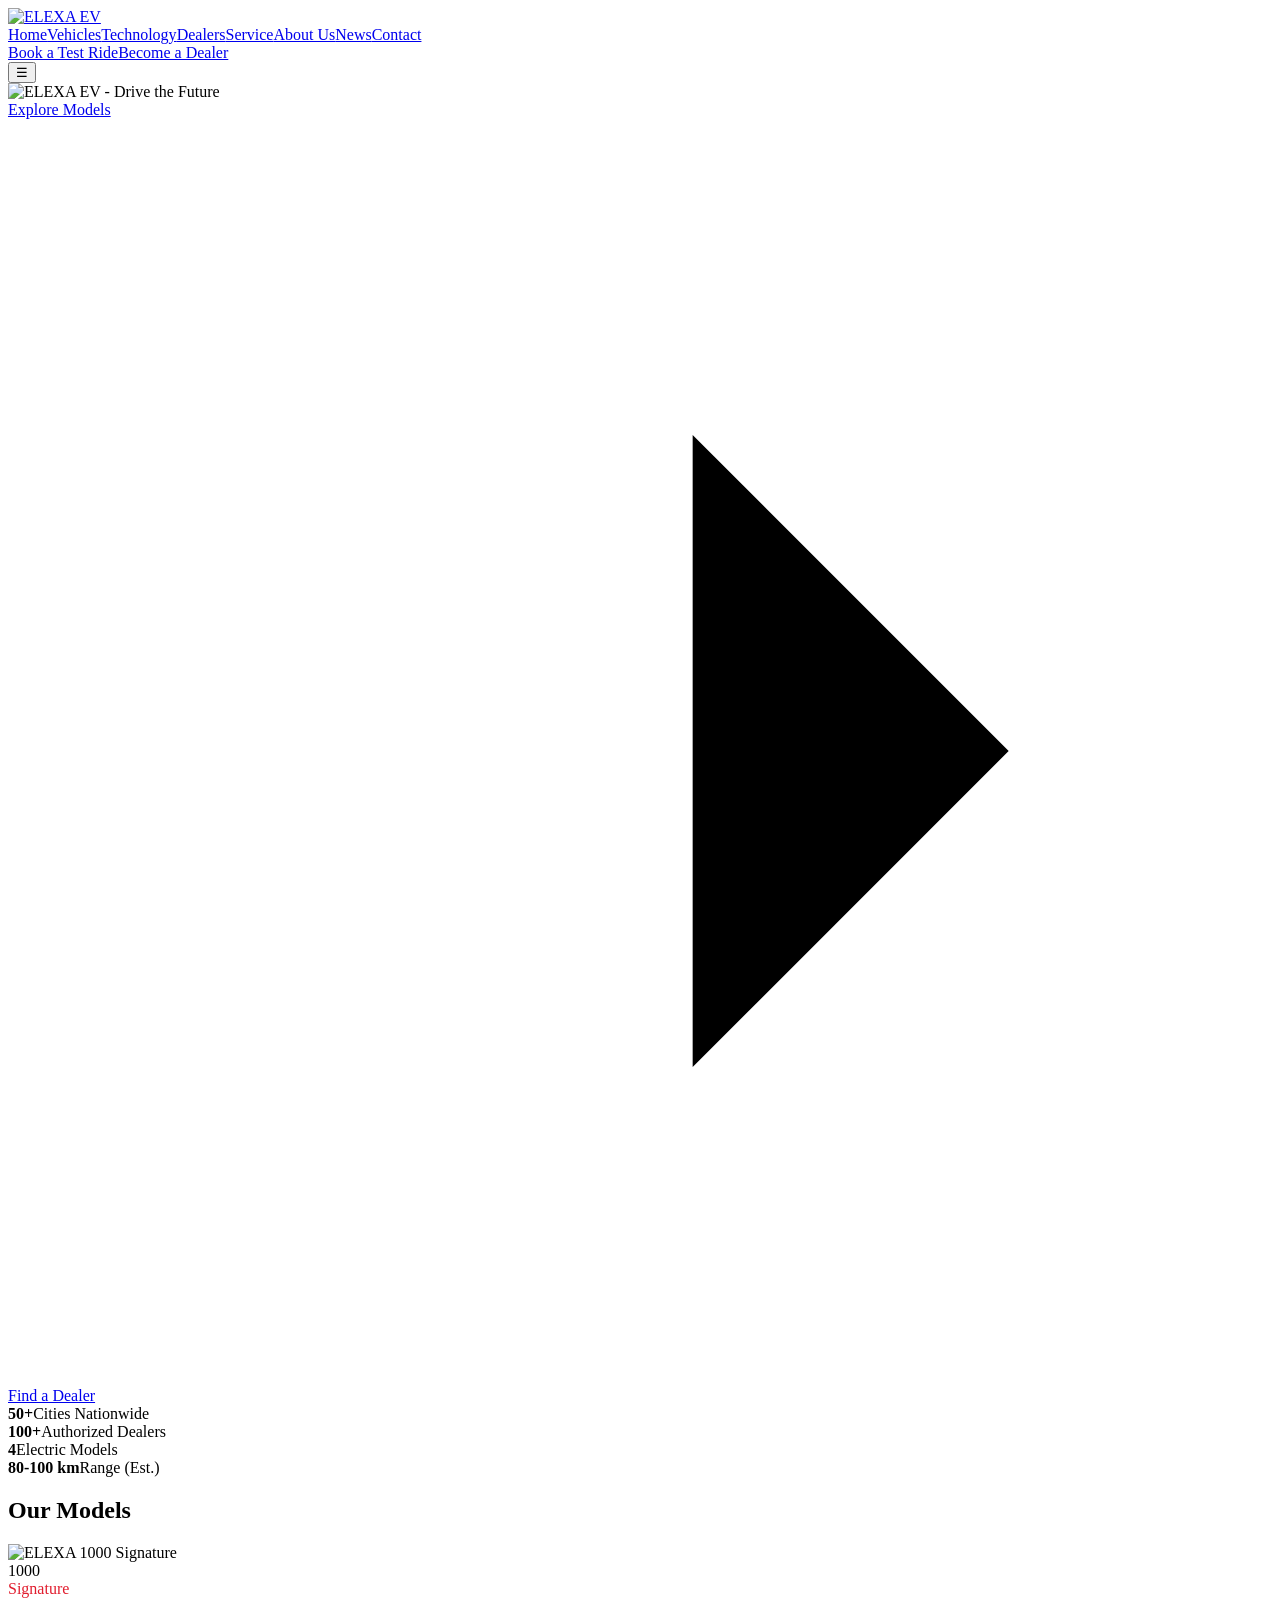
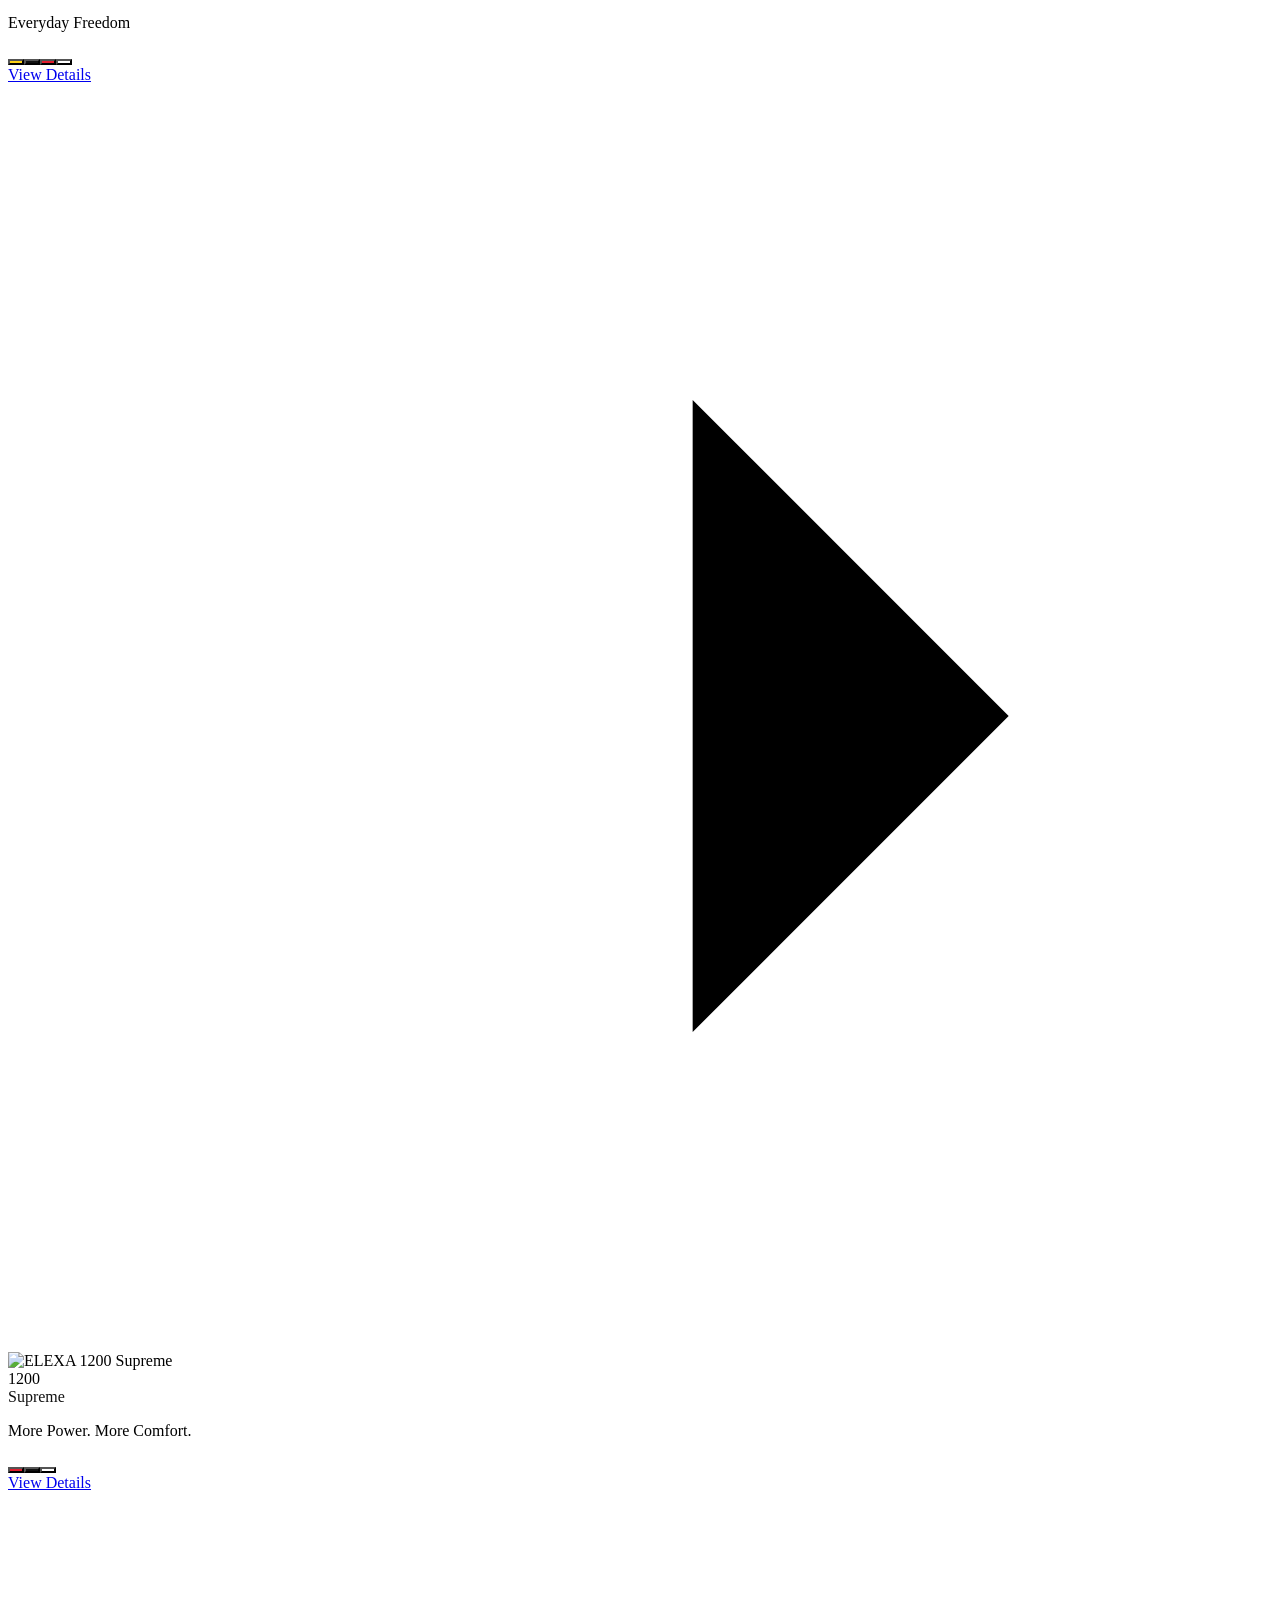
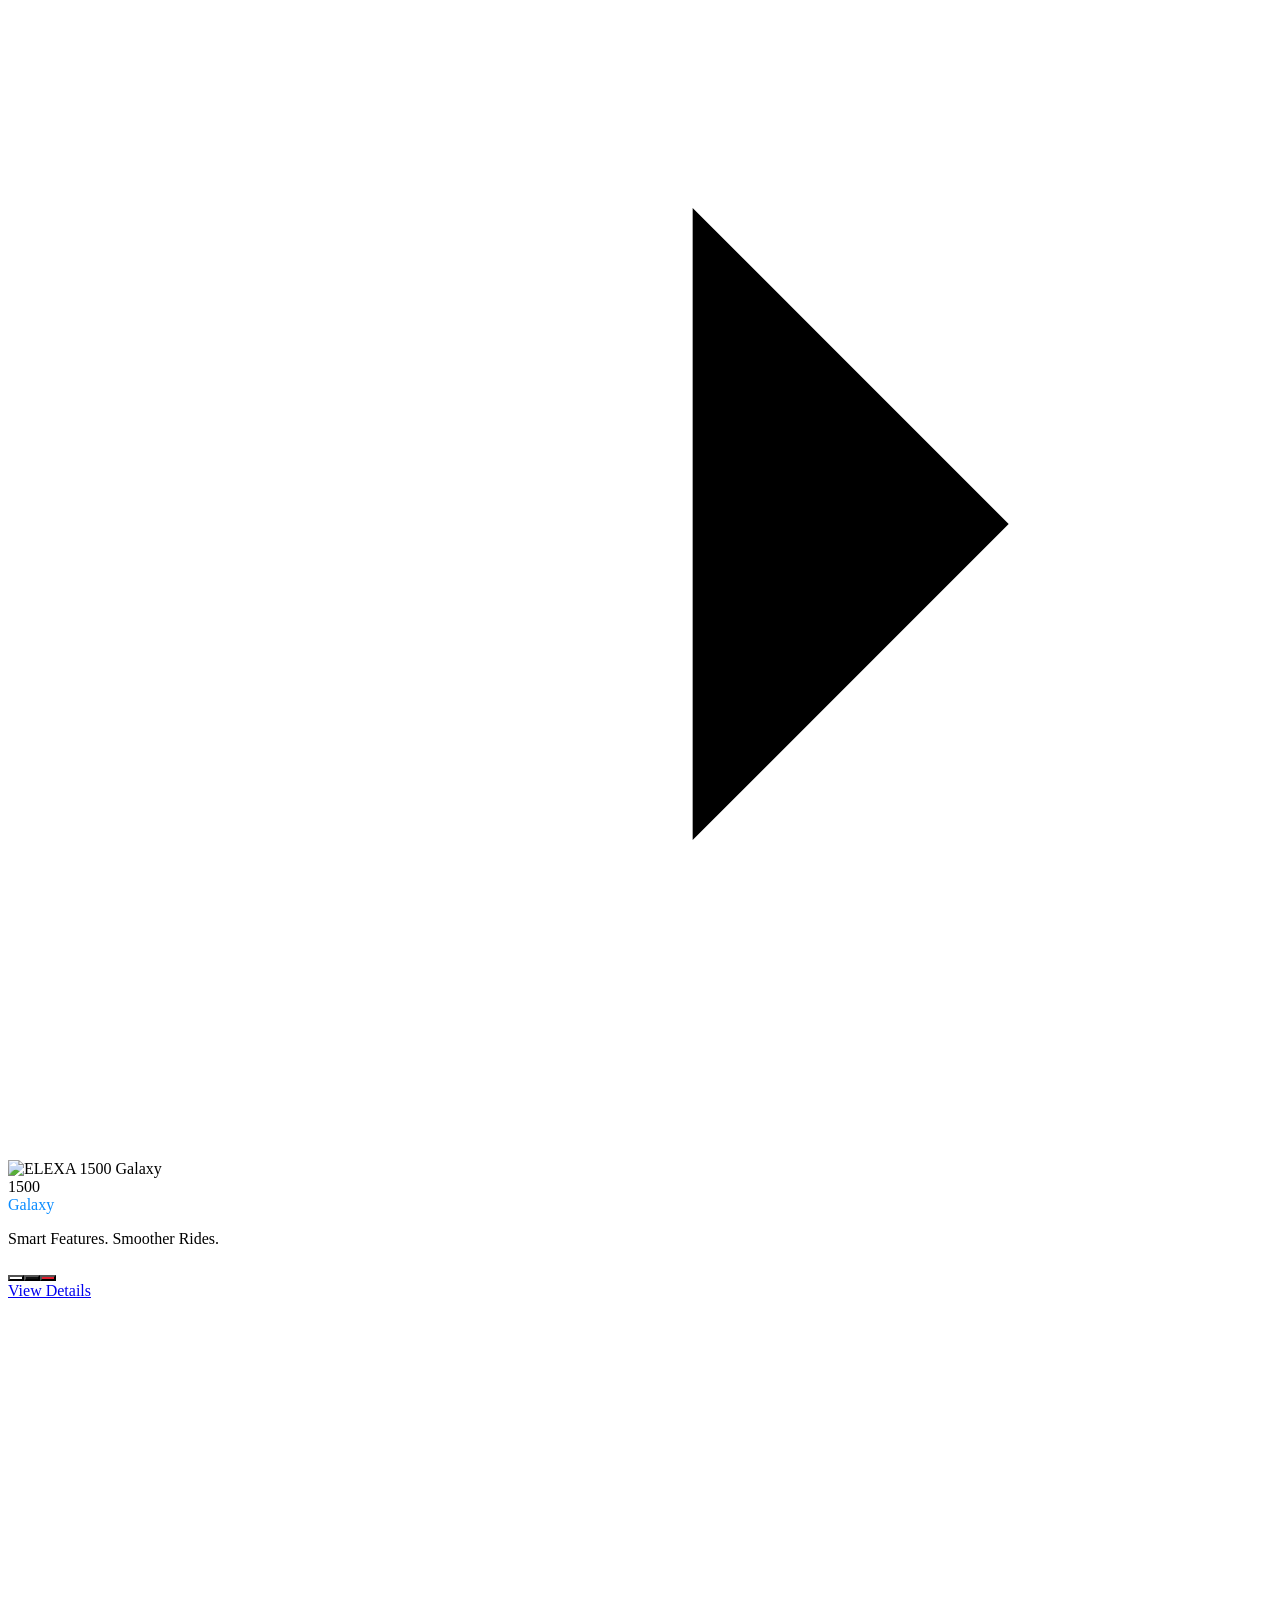
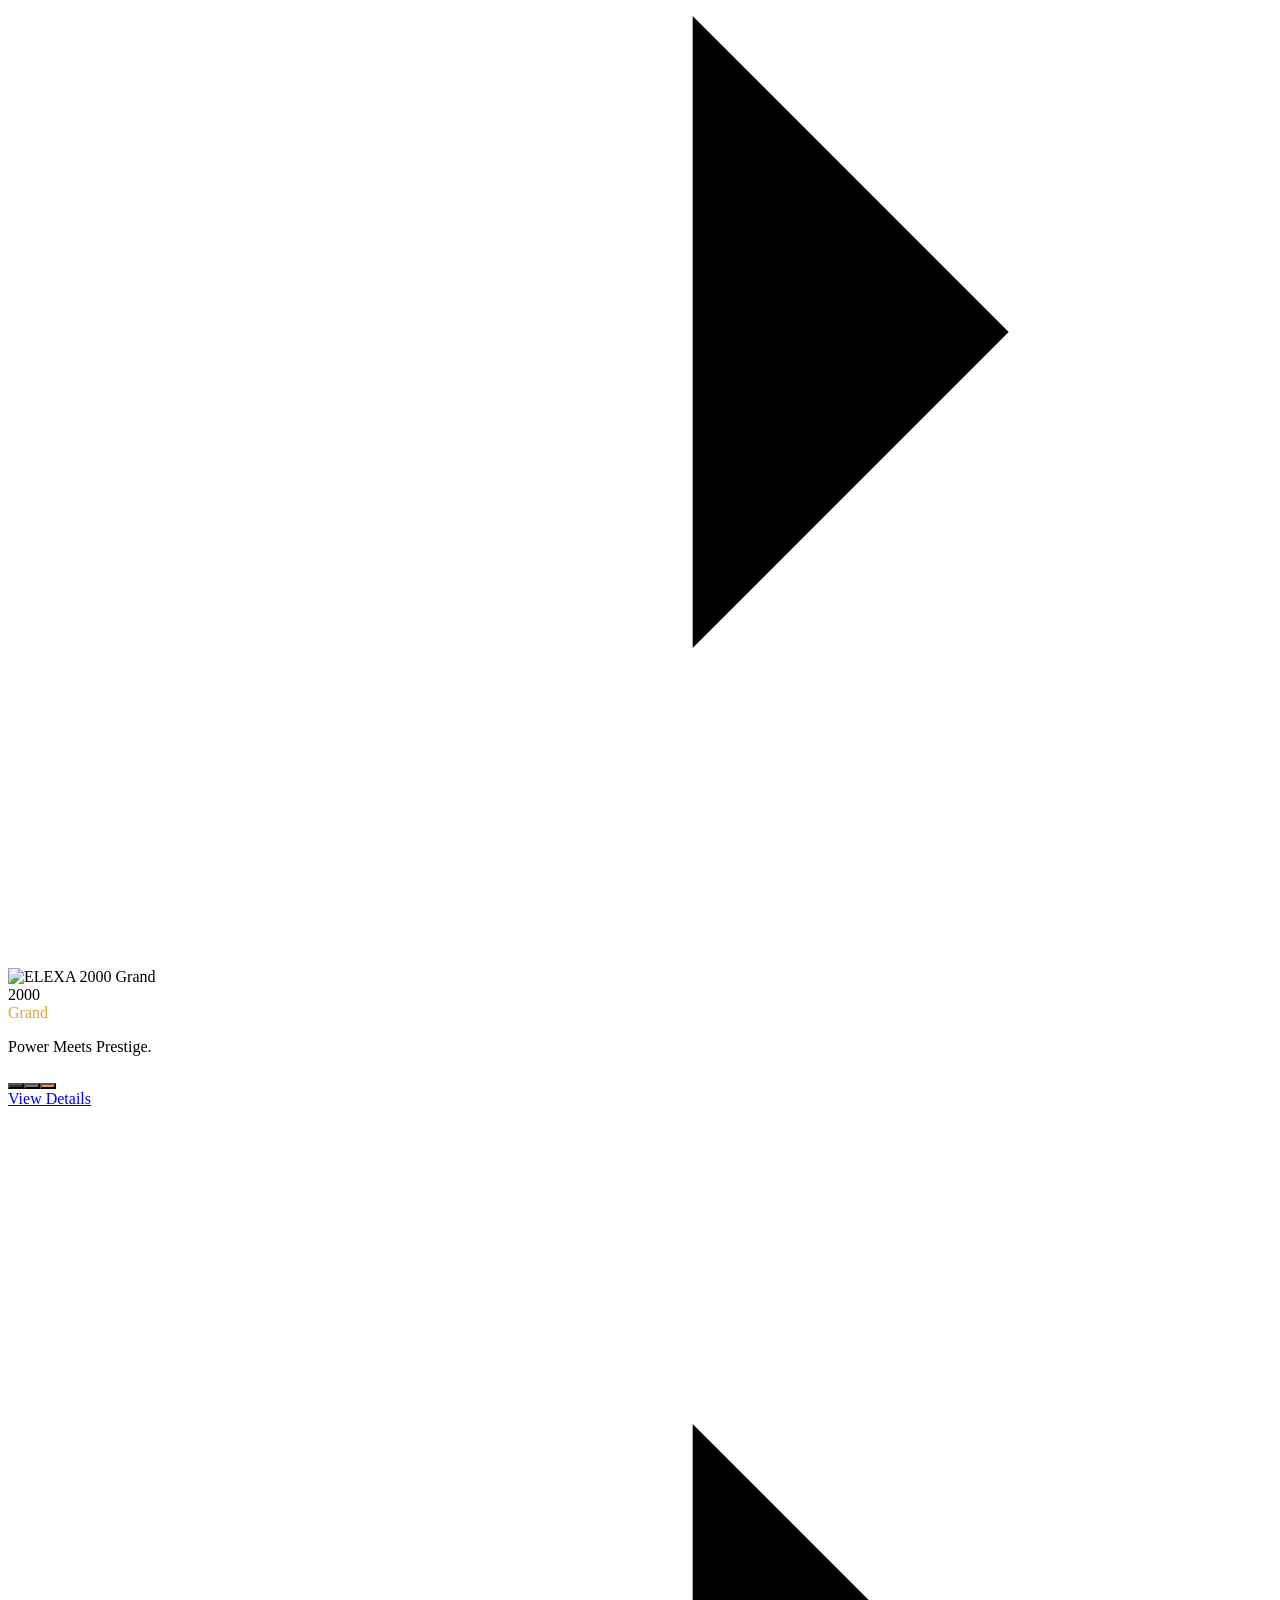
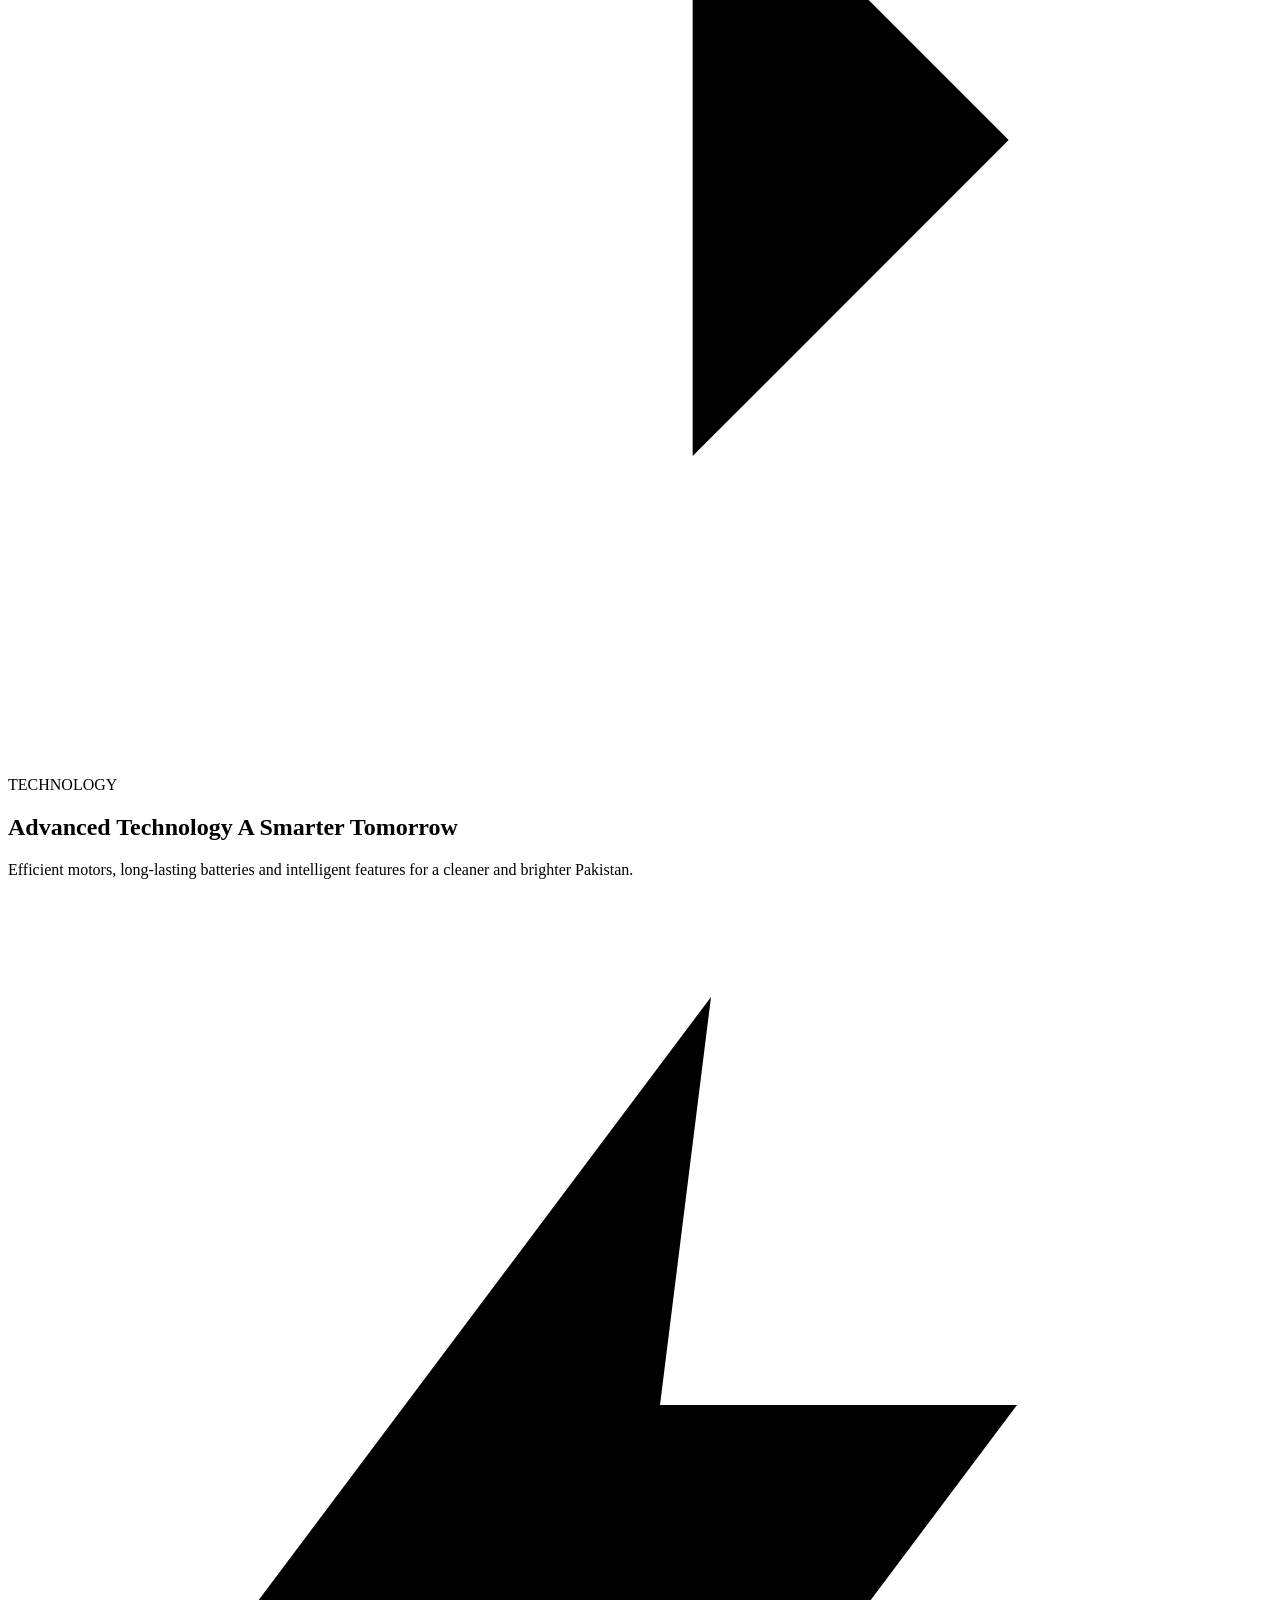
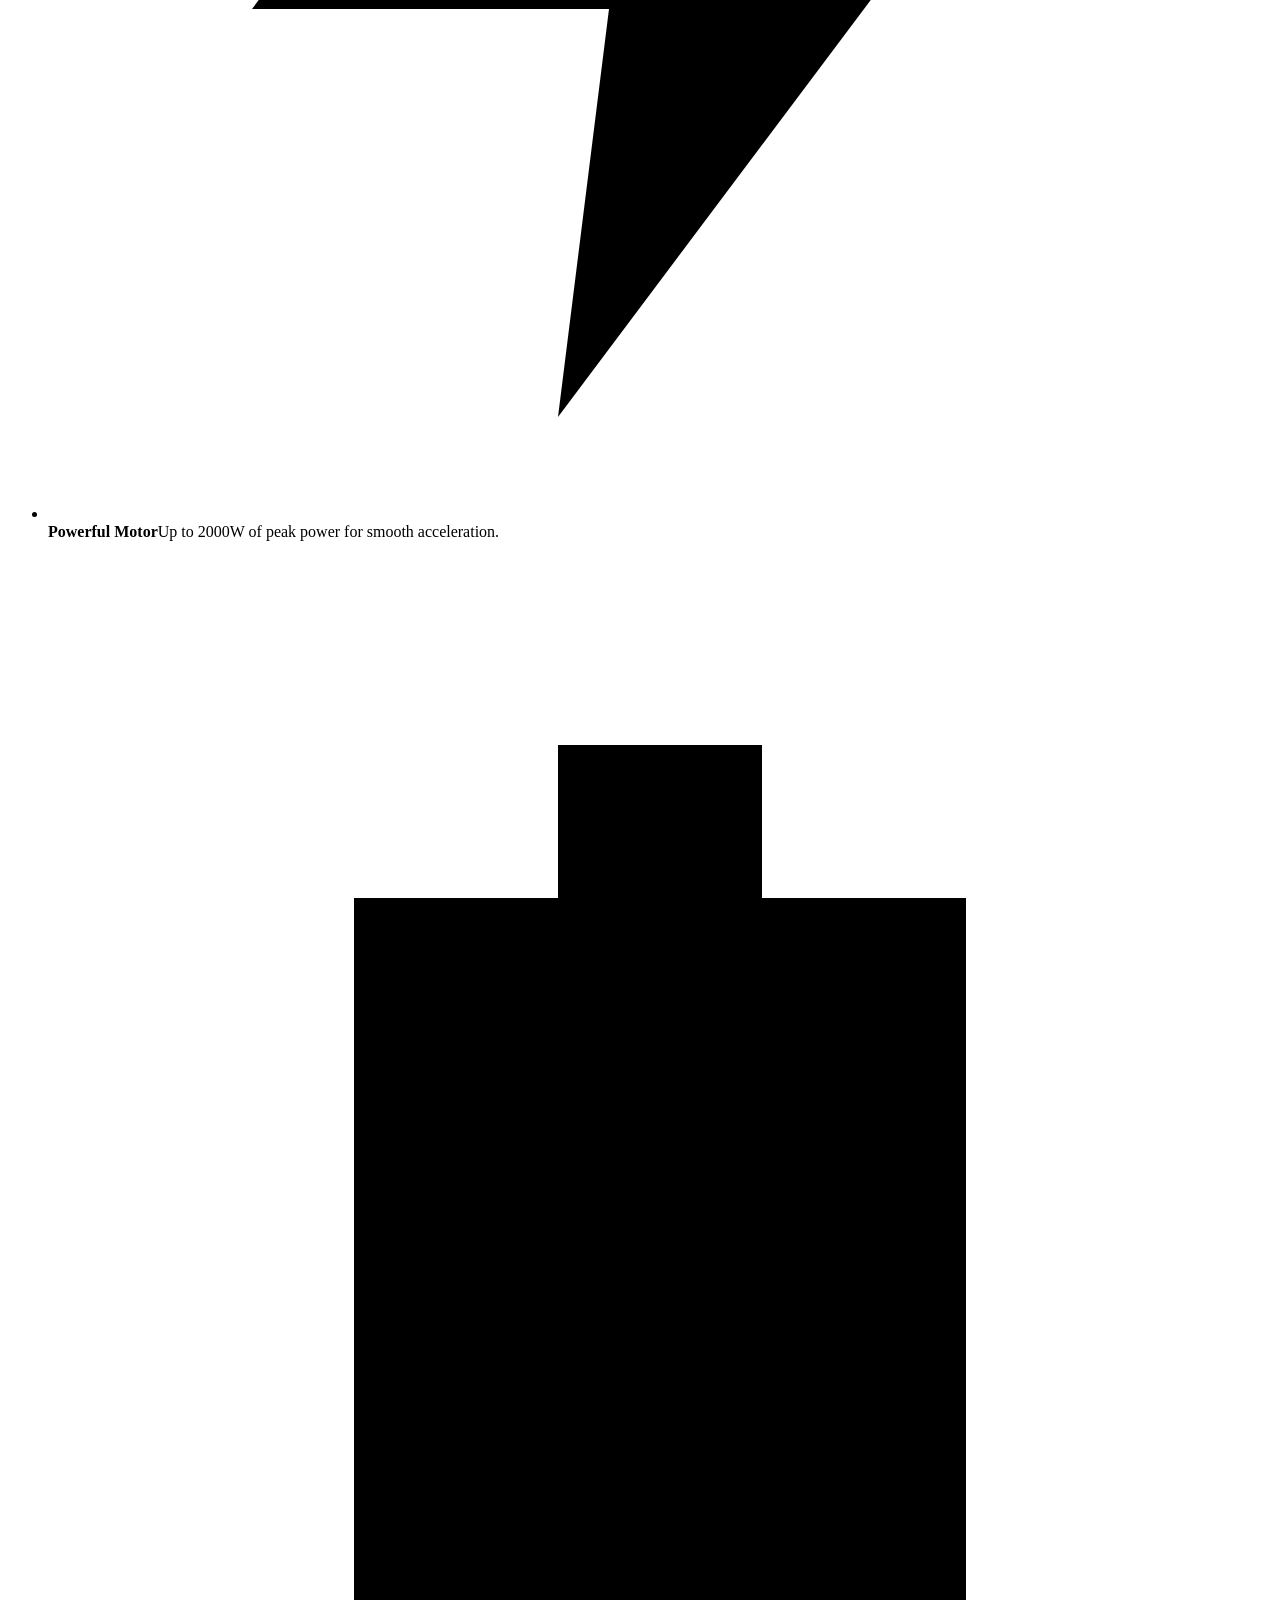
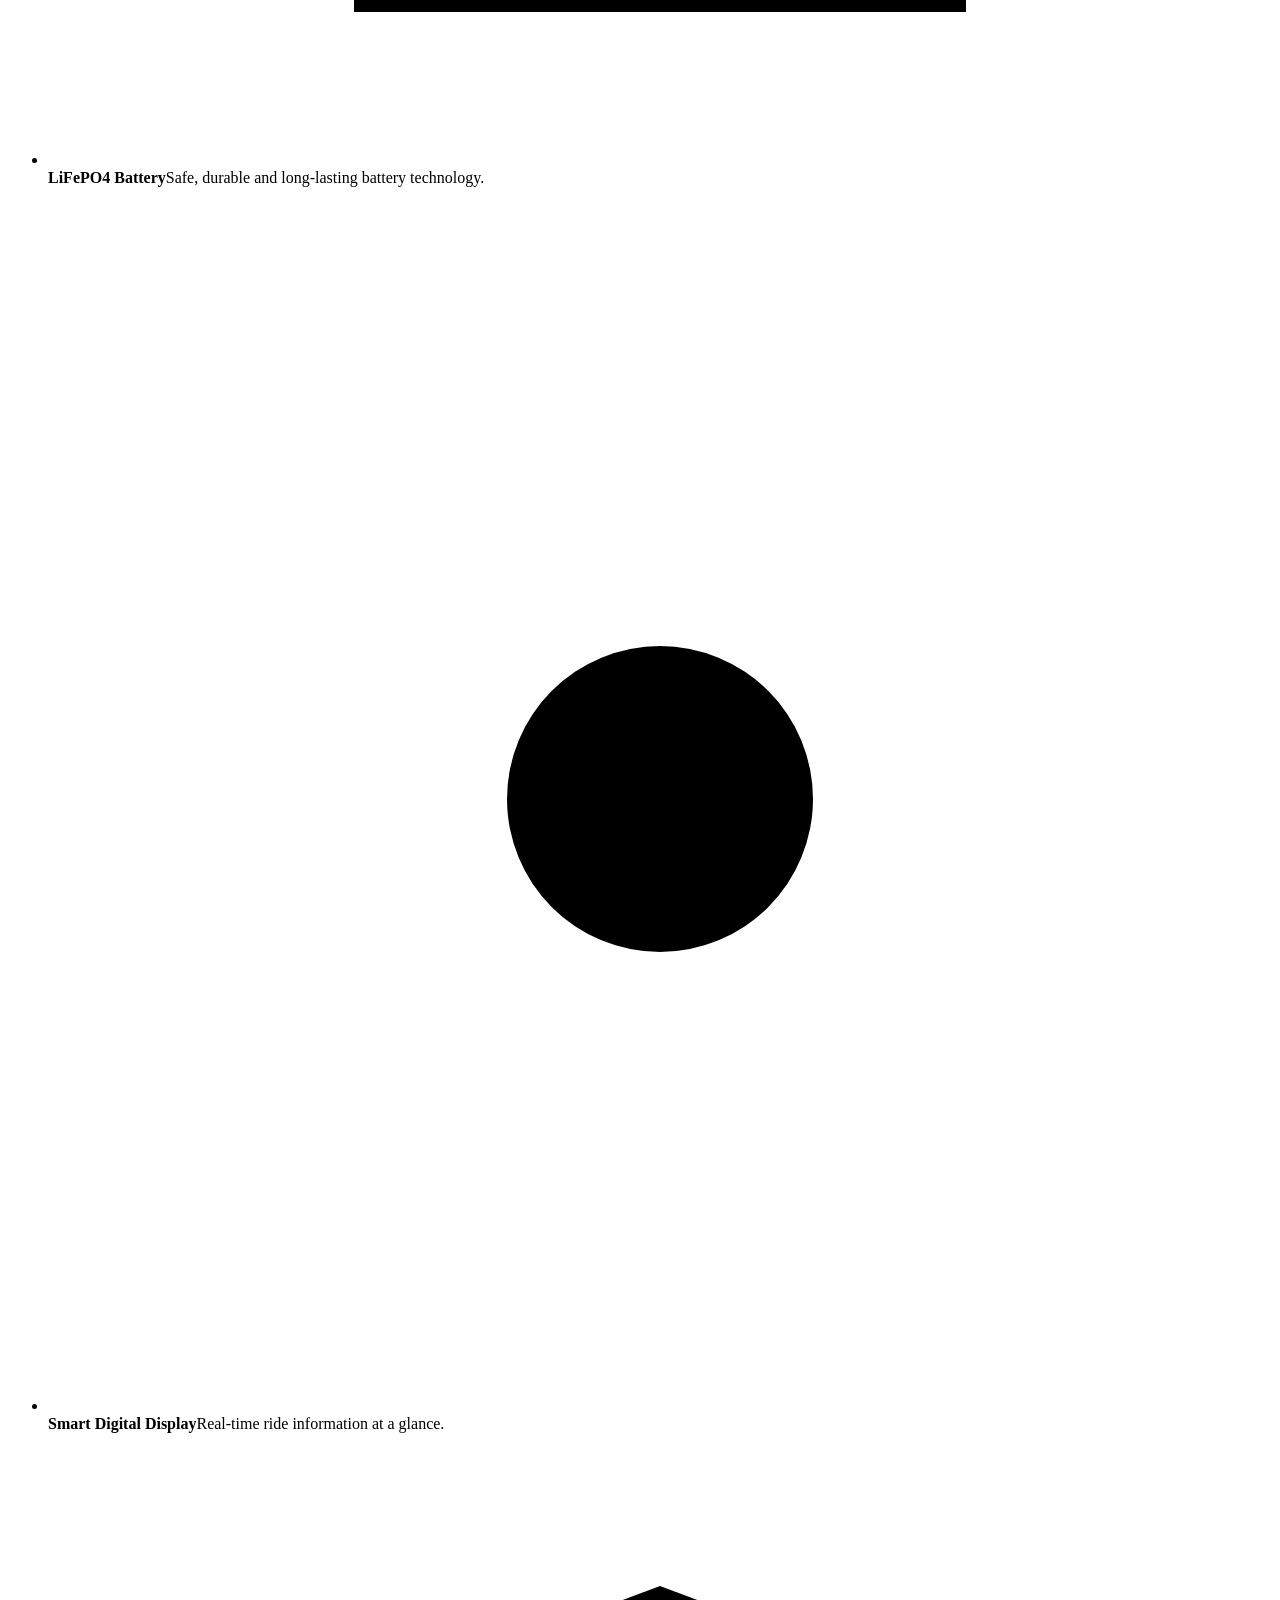
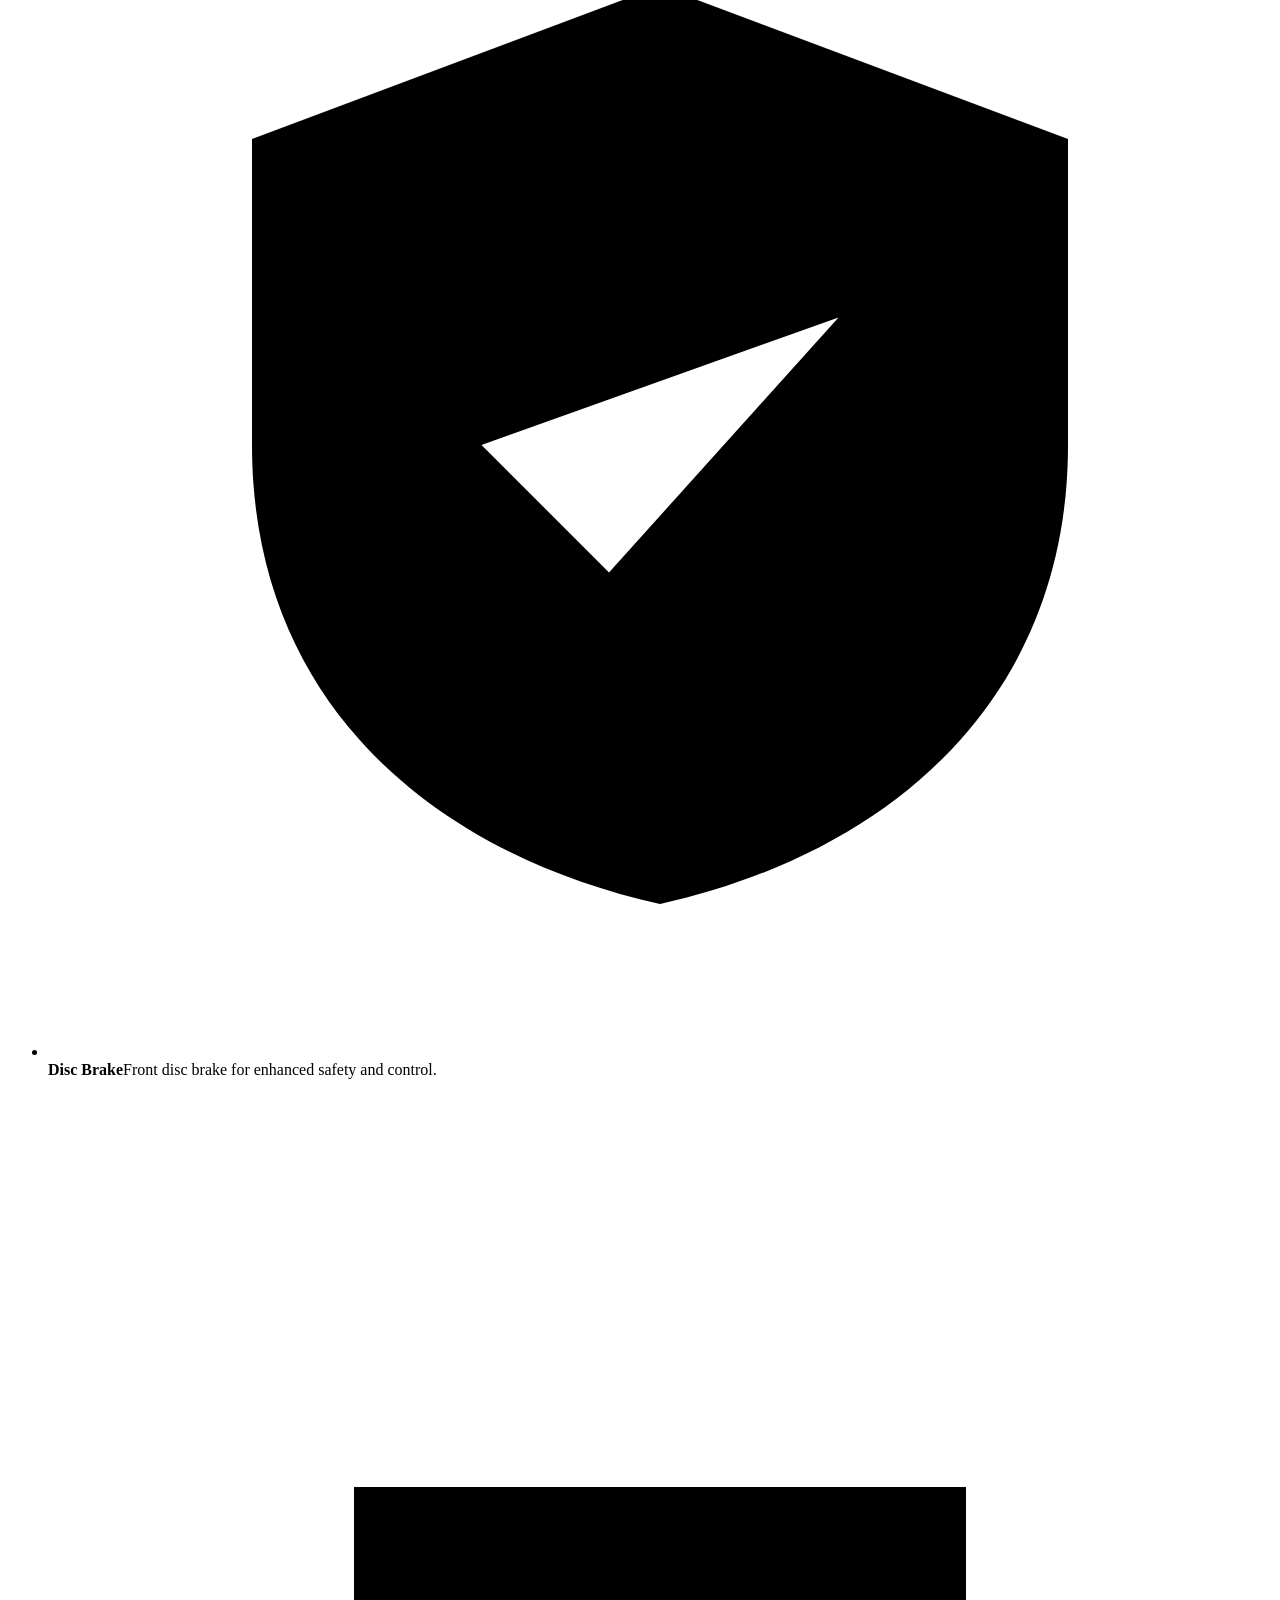
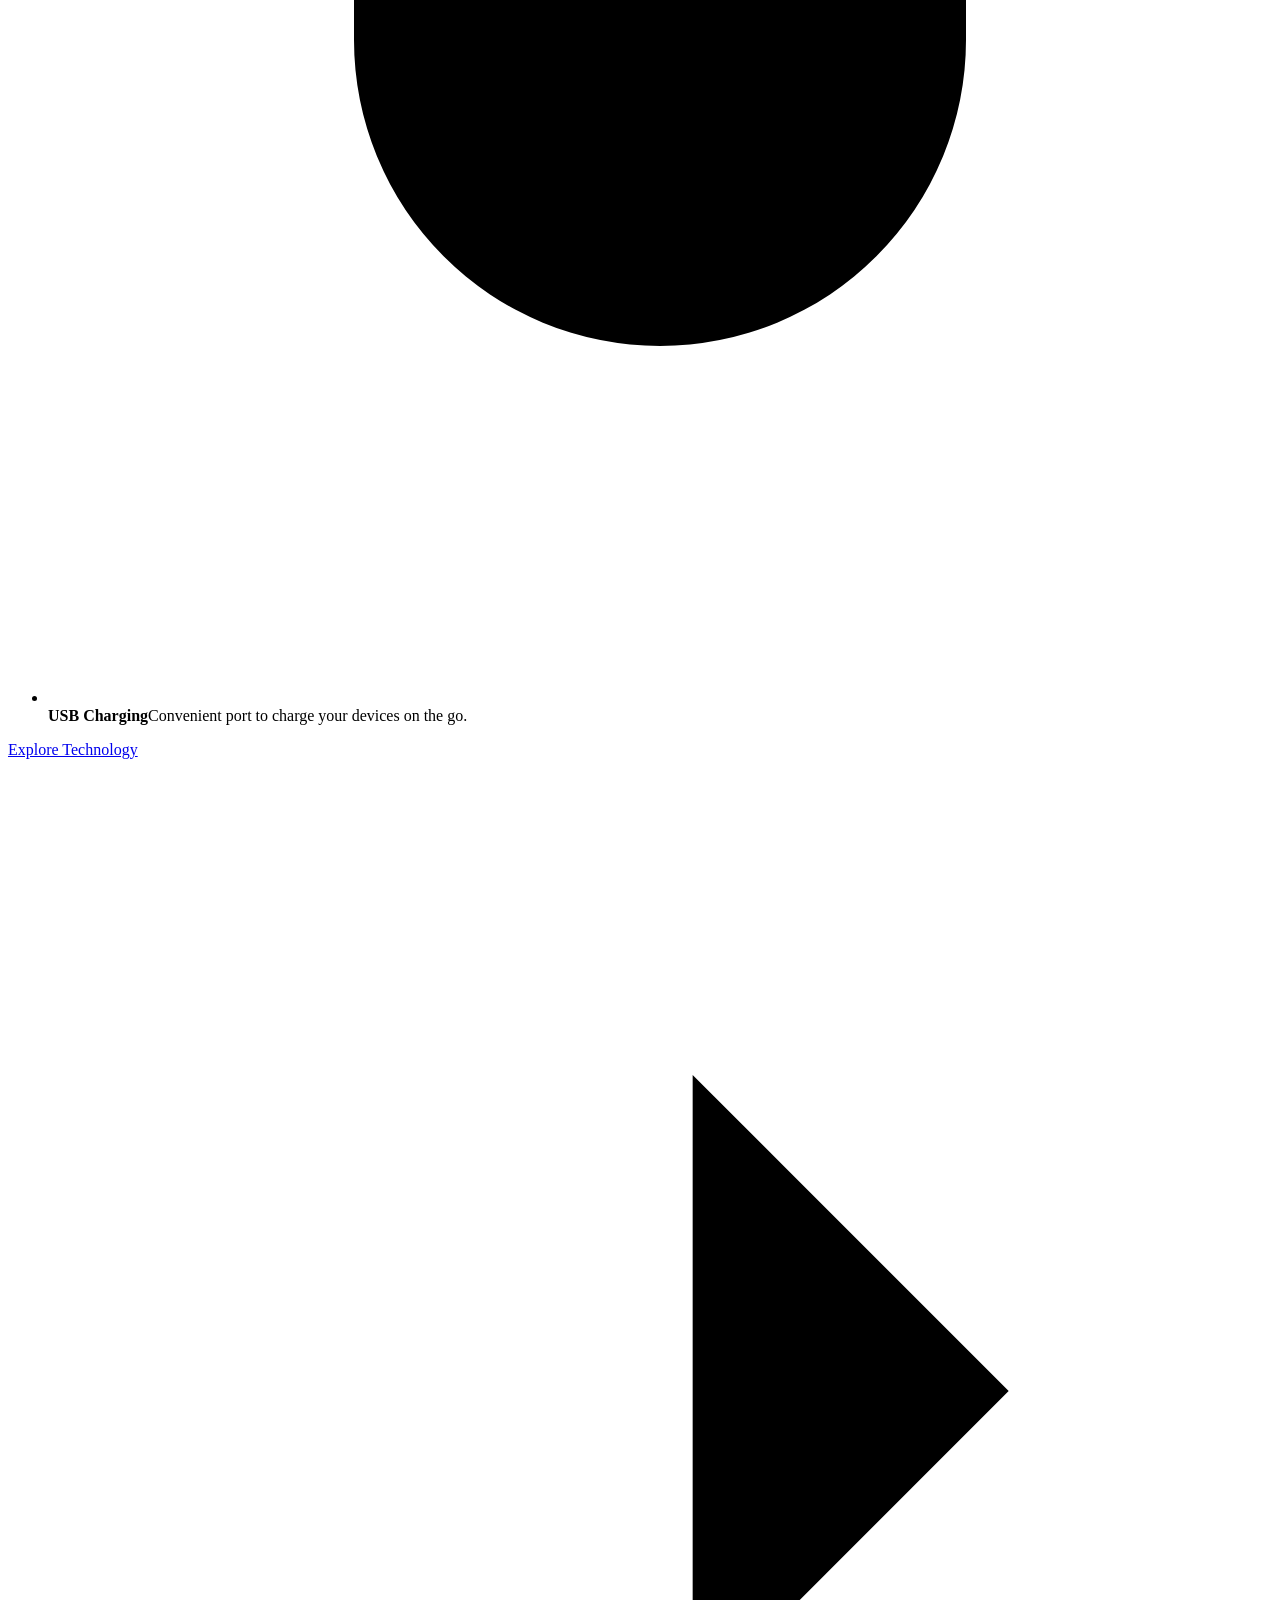
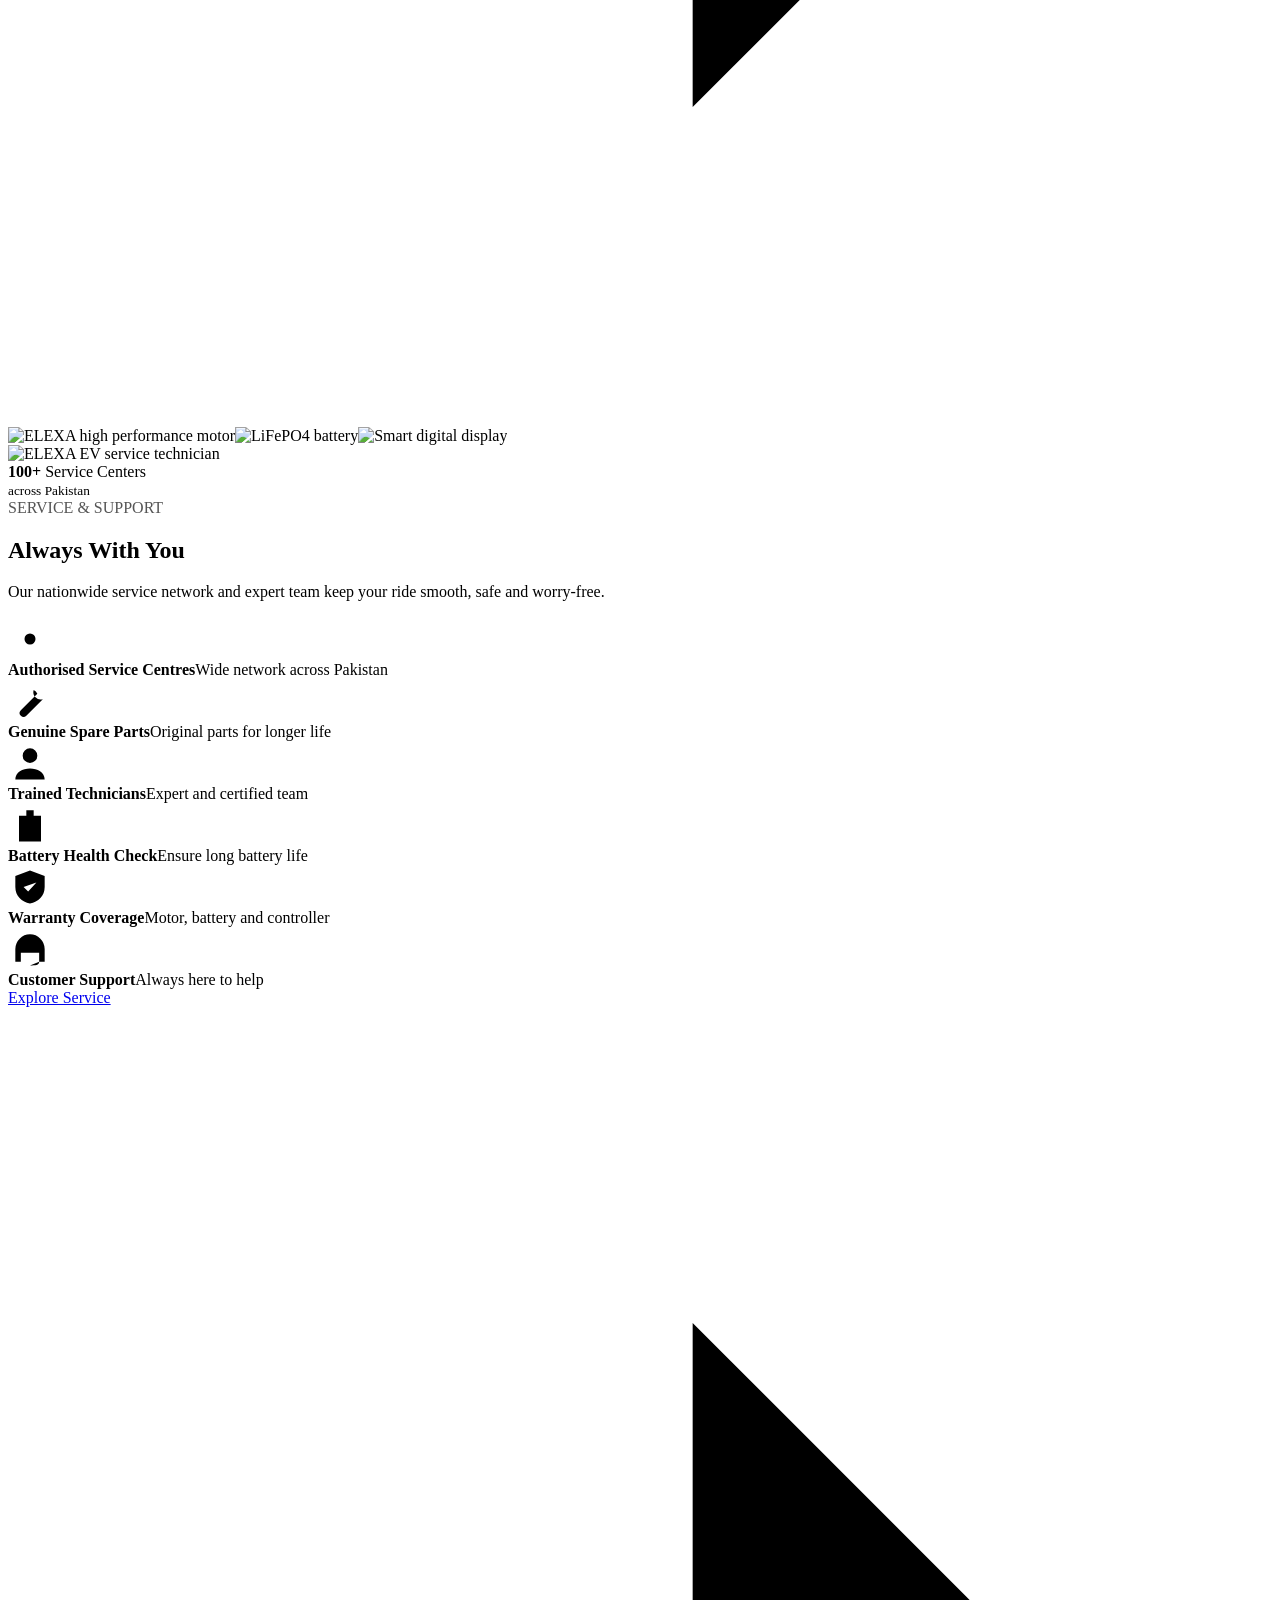
==== index.html @ 74de6cdb "Add files via upload" ====
<!DOCTYPE html><html lang="en"><head><meta charset="utf-8"><meta name="viewport" content="width=device-width,initial-scale=1"><title>Drive the Future | ELEXA EV</title>
<link href="https://fonts.googleapis.com/css2?family=Exo+2:ital,wght@0,600;0,800;1,800&family=Inter:wght@400;500;600&family=Kaushan+Script&display=swap" rel="stylesheet"><link rel="stylesheet" href="css/style.css"></head><body class="home">
<header class="hd"><div class="wrap"><a class="logo" href="index.html"><img src="images/logo.png" alt="ELEXA EV"></a><nav class="nav"><a href="index.html" class=on>Home</a><a href="models.html">Vehicles</a><a href="technology.html">Technology</a><a href="dealers.html">Dealers</a><a href="service.html">Service</a><a href="about.html">About Us</a><a href="news.html">News</a><a href="contact.html">Contact</a></nav><div class="acts"><a class="btn" href="test-ride.html">Book a Test Ride</a><a class="btn w" href="dealers.html#become">Become a Dealer</a></div><button class="tg" aria-label="Menu">&#9776;</button></div></header>
<section class="hero home" style="--ar:1536/486"><img class="bg" src="images/hero_home.jpg" alt="ELEXA EV - Drive the Future"><div class="bt"><a class="btn " href="models.html">Explore Models<svg viewBox="0 0 24 24"><path d="M5 12h14M13 6l6 6-6 6"/></svg></a><a class="btn w" href="dealers.html">Find a Dealer</a></div></section><section class="wrap stats"><div class="card g g4"><div class="stat"><b>50+</b><span>Cities Nationwide</span></div><div class="stat"><b>100+</b><span>Authorized Dealers</span></div><div class="stat"><b>4</b><span>Electric Models</span></div><div class="stat"><b>80-100 km</b><span>Range (Est.)</span></div></div></section><section class="wrap sec"><div class="st"><h2>Our Models</h2></div><div class="g g4"><div class="card mc" data-model><img class="bike" src="images/bike_1000_yellow.webp" alt="ELEXA 1000 Signature"><div class="n">1000</div><span class="sc" style="color:#e11d2e">Signature</span><p>Everyday Freedom</p><div class="dots"><button type="button" class="sw on" data-src="images/bike_1000_yellow.webp" title="Yellow" aria-label="Yellow" style="background:#fcd116"></button><button type="button" class="sw" data-src="images/bike_1000_black.webp" title="Black" aria-label="Black" style="background:#111"></button><button type="button" class="sw" data-src="images/bike_1000_red.webp" title="Red" aria-label="Red" style="background:#e11d2e"></button><button type="button" class="sw" data-src="images/bike_1000_white.webp" title="White" aria-label="White" style="background:#fff"></button></div><a class="btn o" href="signature-1000.html">View Details<svg viewBox="0 0 24 24"><path d="M5 12h14M13 6l6 6-6 6"/></svg></a></div><div class="card mc" data-model><img class="bike" src="images/bike_1200_red.webp" alt="ELEXA 1200 Supreme"><div class="n">1200</div><span class="sc" style="color:#111">Supreme</span><p>More Power. More Comfort.</p><div class="dots"><button type="button" class="sw on" data-src="images/bike_1200_red.webp" title="Red" aria-label="Red" style="background:#e11d2e"></button><button type="button" class="sw" data-src="images/bike_1200_black.webp" title="Black" aria-label="Black" style="background:#111"></button><button type="button" class="sw" data-src="images/bike_1200_white.webp" title="White" aria-label="White" style="background:#fff"></button></div><a class="btn o" href="supreme-1200.html">View Details<svg viewBox="0 0 24 24"><path d="M5 12h14M13 6l6 6-6 6"/></svg></a></div><div class="card mc" data-model><img class="bike" src="images/bike_1500_white.webp" alt="ELEXA 1500 Galaxy"><div class="n">1500</div><span class="sc" style="color:#0a8cff">Galaxy</span><p>Smart Features. Smoother Rides.</p><div class="dots"><button type="button" class="sw on" data-src="images/bike_1500_white.webp" title="White" aria-label="White" style="background:#fff"></button><button type="button" class="sw" data-src="images/bike_1500_black.webp" title="Black" aria-label="Black" style="background:#111"></button><button type="button" class="sw" data-src="images/bike_1500_red.webp" title="Red" aria-label="Red" style="background:#e11d2e"></button></div><a class="btn o" href="galaxy-1500.html">View Details<svg viewBox="0 0 24 24"><path d="M5 12h14M13 6l6 6-6 6"/></svg></a></div><div class="card mc" data-model><img class="bike" src="images/bike_2000_black.webp" alt="ELEXA 2000 Grand"><div class="n">2000</div><span class="sc" style="color:#d9a441">Grand</span><p>Power Meets Prestige.</p><div class="dots"><button type="button" class="sw on" data-src="images/bike_2000_black.webp" title="Black" aria-label="Black" style="background:#333"></button><button type="button" class="sw" data-src="images/bike_2000_gray.webp" title="Gray" aria-label="Gray" style="background:#777"></button><button type="button" class="sw" data-src="images/bike_2000_gold.webp" title="Gold" aria-label="Gold" style="background:#d9a441"></button></div><a class="btn o" href="grand-2000.html">View Details<svg viewBox="0 0 24 24"><path d="M5 12h14M13 6l6 6-6 6"/></svg></a></div></div></section><section class="th"><div class="wrap"><div><div class="kick">TECHNOLOGY</div><h2>Advanced Technology <span>A Smarter Tomorrow</span></h2><p style="margin-top:12px">Efficient motors, long-lasting batteries and intelligent features for a cleaner and brighter Pakistan.</p><ul><li><svg class="i" viewBox="0 0 24 24"><path d="M13 2L4 14h7l-1 8 9-12h-7z"/></svg><div><b>Powerful Motor</b><span>Up to 2000W of peak power for smooth acceleration.</span></div></li><li><svg class="i" viewBox="0 0 24 24"><path d="M6 7h12v14H6zM10 4h4v3h-4zM12 11v6M9 14h6"/></svg><div><b>LiFePO4 Battery</b><span>Safe, durable and long-lasting battery technology.</span></div></li><li><svg class="i" viewBox="0 0 24 24"><path d="M12 15a3 3 0 100-6 3 3 0 000 6zM12 3v3M12 18v3M3 12h3M18 12h3M5.6 5.6l2.1 2.1M16.3 16.3l2.1 2.1M18.4 5.6l-2.1 2.1M7.7 16.3l-2.1 2.1"/></svg><div><b>Smart Digital Display</b><span>Real-time ride information at a glance.</span></div></li><li><svg class="i" viewBox="0 0 24 24"><path d="M12 3l8 3v6c0 5-3.5 8-8 9-4.5-1-8-4-8-9V6zM8.5 12l2.5 2.5 4.5-5"/></svg><div><b>Disc Brake</b><span>Front disc brake for enhanced safety and control.</span></div></li><li><svg class="i" viewBox="0 0 24 24"><path d="M9 3v5M15 3v5M6 8h12v3a6 6 0 01-12 0zM12 17v4"/></svg><div><b>USB Charging</b><span>Convenient port to charge your devices on the go.</span></div></li></ul><a class="btn " href="technology.html">Explore Technology<svg viewBox="0 0 24 24"><path d="M5 12h14M13 6l6 6-6 6"/></svg></a></div><div class="thi"><img src="images/tech_motor.jpg" alt="ELEXA high performance motor"><img src="images/tech_battery.jpg" alt="LiFePO4 battery"><img src="images/g_display.jpg" alt="Smart digital display"></div></div></section><section class="sv sec"><div class="wrap"><div class="svi"><img src="images/svc_mech.jpg" alt="ELEXA EV service technician"><div class="badge"><b>100+</b> Service Centers<br><small>across Pakistan</small></div></div><div><div class="kick" style="color:#555">SERVICE &amp; SUPPORT</div><h2>Always <span>With You</span></h2><p style="margin-top:10px">Our nationwide service network and expert team keep your ride smooth, safe and worry-free.</p><div class="svg6"><div class="svit"><div class="ic" style="margin:0;flex:none;width:44px;height:44px"><svg class="i" viewBox="0 0 24 24"><path d="M12 15a3 3 0 100-6 3 3 0 000 6zM12 3v3M12 18v3M3 12h3M18 12h3M5.6 5.6l2.1 2.1M16.3 16.3l2.1 2.1M18.4 5.6l-2.1 2.1M7.7 16.3l-2.1 2.1"/></svg></div><div><b>Authorised Service Centres</b><span>Wide network across Pakistan</span></div></div><div class="svit"><div class="ic" style="margin:0;flex:none;width:44px;height:44px"><svg class="i" viewBox="0 0 24 24"><path d="M14 6a4 4 0 005 5l-9 9a2.1 2.1 0 01-3-3l9-9a4 4 0 00-2-2z"/></svg></div><div><b>Genuine Spare Parts</b><span>Original parts for longer life</span></div></div><div class="svit"><div class="ic" style="margin:0;flex:none;width:44px;height:44px"><svg class="i" viewBox="0 0 24 24"><path d="M12 12a4 4 0 100-8 4 4 0 000 8zM4 21c0-4 4-6 8-6s8 2 8 6"/></svg></div><div><b>Trained Technicians</b><span>Expert and certified team</span></div></div><div class="svit"><div class="ic" style="margin:0;flex:none;width:44px;height:44px"><svg class="i" viewBox="0 0 24 24"><path d="M6 7h12v14H6zM10 4h4v3h-4zM12 11v6M9 14h6"/></svg></div><div><b>Battery Health Check</b><span>Ensure long battery life</span></div></div><div class="svit"><div class="ic" style="margin:0;flex:none;width:44px;height:44px"><svg class="i" viewBox="0 0 24 24"><path d="M12 3l8 3v6c0 5-3.5 8-8 9-4.5-1-8-4-8-9V6zM8.5 12l2.5 2.5 4.5-5"/></svg></div><div><b>Warranty Coverage</b><span>Motor, battery and controller</span></div></div><div class="svit"><div class="ic" style="margin:0;flex:none;width:44px;height:44px"><svg class="i" viewBox="0 0 24 24"><path d="M4 14v-2a8 8 0 0116 0v2M4 14h3v5H4zM17 14h3v5h-3zM17 19c0 2-2 2-5 2"/></svg></div><div><b>Customer Support</b><span>Always here to help</span></div></div></div><a class="btn " href="service.html">Explore Service<svg viewBox="0 0 24 24"><path d="M5 12h14M13 6l6 6-6 6"/></svg></a></div></div></section><section class="ab sec" style="padding-top:10px"><div class="wrap"><div><div class="kick" style="color:#555">ABOUT ELEXA</div><h2>Cleaner Pakistan <span>Brighter Tomorrow</span></h2><p style="margin-top:10px">ELEXA EV was founded with a simple belief &mdash; a cleaner environment and smarter transportation can build a brighter Pakistan. We bring advanced electric mobility solutions that are reliable, affordable and designed for Pakistani roads.</p><div class="abp"><div class="svit"><div class="ic" style="margin:0;flex:none;width:44px;height:44px"><svg class="i" viewBox="0 0 24 24"><path d="M5 19c0-9 5-14 14-14 0 9-5 14-14 14zM5 19c3-4 6-7 9-9"/></svg></div><div><b>Our Vision</b><span>A cleaner and greener Pakistan.</span></div></div><div class="svit"><div class="ic" style="margin:0;flex:none;width:44px;height:44px"><svg class="i" viewBox="0 0 24 24"><path d="M12 21a9 9 0 100-18 9 9 0 000 18zM12 16a4 4 0 100-8 4 4 0 000 8z"/></svg></div><div><b>Our Mission</b><span>Electric mobility accessible to everyone.</span></div></div><div class="svit"><div class="ic" style="margin:0;flex:none;width:44px;height:44px"><svg class="i" viewBox="0 0 24 24"><path d="M12 15a3 3 0 100-6 3 3 0 000 6zM12 3v3M12 18v3M3 12h3M18 12h3M5.6 5.6l2.1 2.1M16.3 16.3l2.1 2.1M18.4 5.6l-2.1 2.1M7.7 16.3l-2.1 2.1"/></svg></div><div><b>Our Values</b><span>Innovation, quality and customer satisfaction.</span></div></div><div class="svit"><div class="ic" style="margin:0;flex:none;width:44px;height:44px"><svg class="i" viewBox="0 0 24 24"><path d="M9 11a3 3 0 100-6 3 3 0 000 6zM3 20c0-3 3-5 6-5s6 2 6 5M17 11a2.5 2.5 0 100-5M18 15c2 .5 3 2 3 5"/></svg></div><div><b>Our Commitment</b><span>Positive change through sustainable mobility.</span></div></div></div><a class="btn " href="about.html">Learn More About Us<svg viewBox="0 0 24 24"><path d="M5 12h14M13 6l6 6-6 6"/></svg></a></div><div class="abi"><img src="images/about_store.jpg" alt="ELEXA EV showroom"></div></div></section><section class="wrap sec"><div class="sub"><div><h2>Join Us in Building <span>a Cleaner Pakistan</span></h2><p>Be a part of the electric revolution with ELEXA EV.</p></div><div class="bt"><a class="btn " href="test-ride.html">Book a Test Ride<svg viewBox="0 0 24 24"><path d="M5 12h14M13 6l6 6-6 6"/></svg></a><a class="btn w" href="dealers.html#become">Become a Dealer</a></div></div></section>
<footer class="ft2"><div class="wrap"><div><a class="logo logo-f" href="index.html"><img src="images/logo.png" alt="ELEXA EV"></a><p style="margin-top:8px">Drive the Future. A cleaner, smarter and brighter Pakistan.</p></div><div><a href="index.html">Home</a><a href="models.html">Vehicles</a><a href="technology.html">Technology</a><a href="dealers.html">Dealers</a><a href="service.html">Service</a><a href="about.html">About Us</a><a href="news.html">News</a><a href="contact.html">Contact</a></div><p>&copy; 2026 ELEXA EV. All rights reserved.</p></div></footer><script src="js/main.js"></script></body></html>
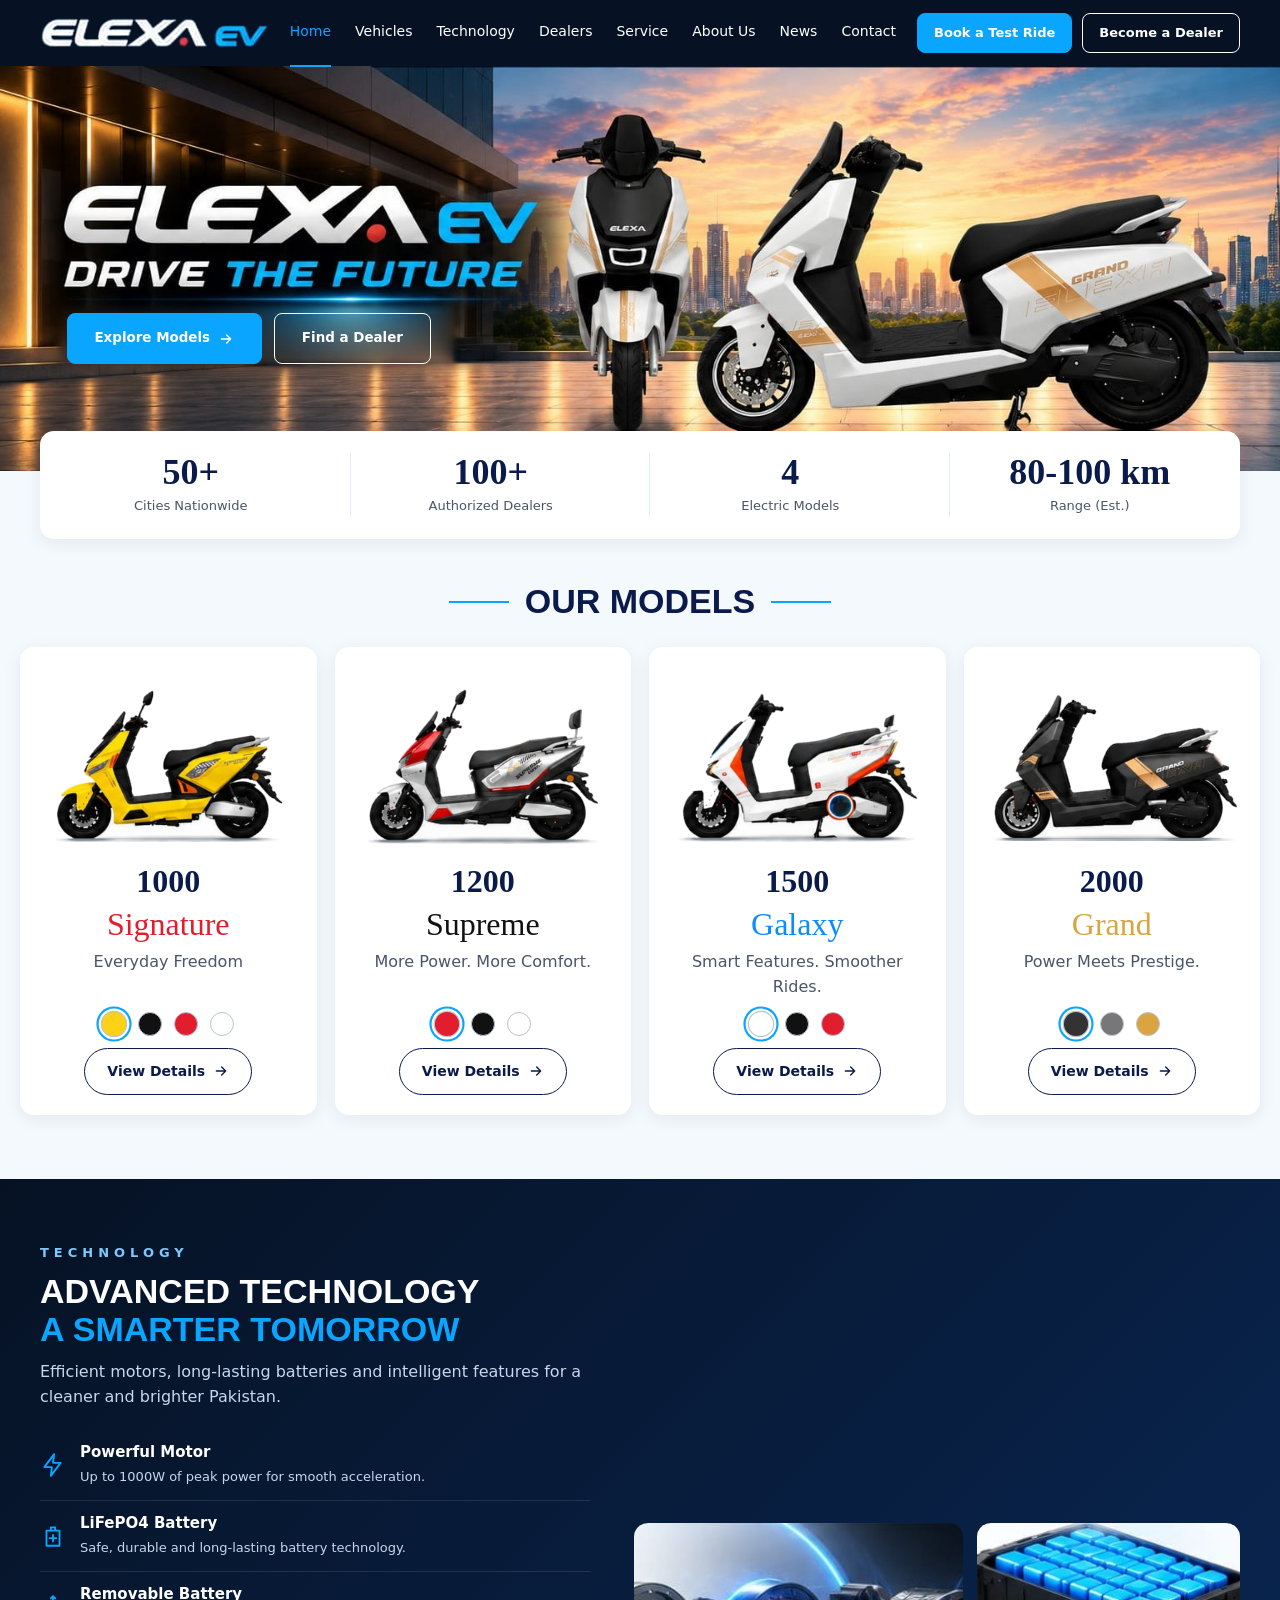
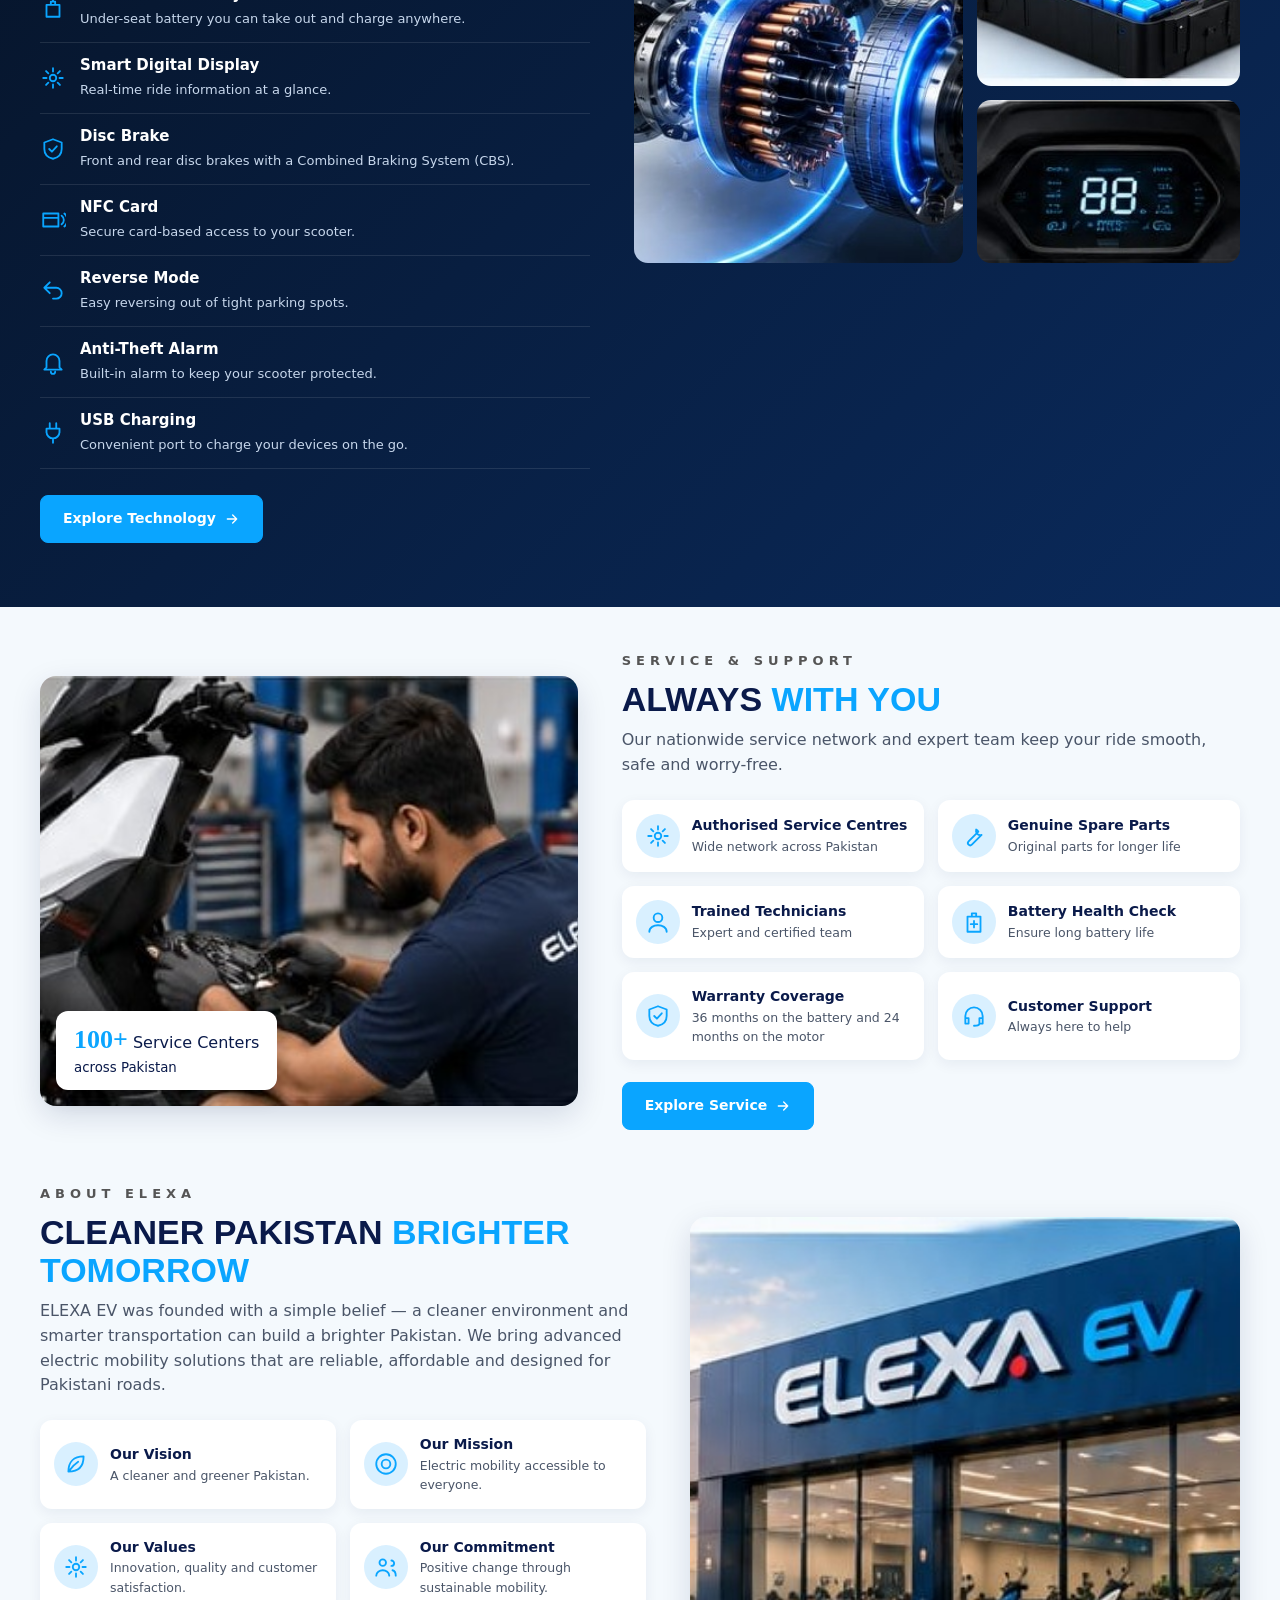
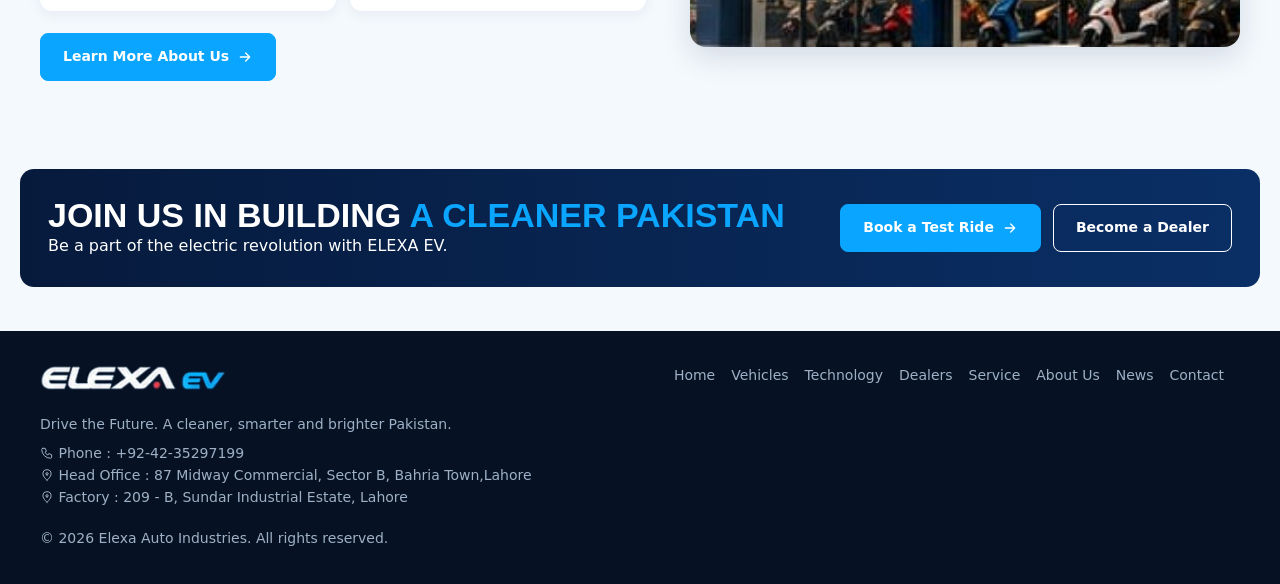
==== commit fa6ef8a2: "Add files via upload" ====
--- a/index.html
+++ b/index.html
@@ -1,5 +1,577 @@
-<!DOCTYPE html><html lang="en"><head><meta charset="utf-8"><meta name="viewport" content="width=device-width,initial-scale=1"><title>Drive the Future | ELEXA EV</title>
-<link href="https://fonts.googleapis.com/css2?family=Exo+2:ital,wght@0,600;0,800;1,800&family=Inter:wght@400;500;600&family=Kaushan+Script&display=swap" rel="stylesheet"><link rel="stylesheet" href="css/style.css"></head><body class="home">
-<header class="hd"><div class="wrap"><a class="logo" href="index.html"><img src="images/logo.png" alt="ELEXA EV"></a><nav class="nav"><a href="index.html" class=on>Home</a><a href="models.html">Vehicles</a><a href="technology.html">Technology</a><a href="dealers.html">Dealers</a><a href="service.html">Service</a><a href="about.html">About Us</a><a href="news.html">News</a><a href="contact.html">Contact</a></nav><div class="acts"><a class="btn" href="test-ride.html">Book a Test Ride</a><a class="btn w" href="dealers.html#become">Become a Dealer</a></div><button class="tg" aria-label="Menu">&#9776;</button></div></header>
-<section class="hero home" style="--ar:1536/486"><img class="bg" src="images/hero_home.jpg" alt="ELEXA EV - Drive the Future"><div class="bt"><a class="btn " href="models.html">Explore Models<svg viewBox="0 0 24 24"><path d="M5 12h14M13 6l6 6-6 6"/></svg></a><a class="btn w" href="dealers.html">Find a Dealer</a></div></section><section class="wrap stats"><div class="card g g4"><div class="stat"><b>50+</b><span>Cities Nationwide</span></div><div class="stat"><b>100+</b><span>Authorized Dealers</span></div><div class="stat"><b>4</b><span>Electric Models</span></div><div class="stat"><b>80-100 km</b><span>Range (Est.)</span></div></div></section><section class="wrap sec"><div class="st"><h2>Our Models</h2></div><div class="g g4"><div class="card mc" data-model><img class="bike" src="images/bike_1000_yellow.webp" alt="ELEXA 1000 Signature"><div class="n">1000</div><span class="sc" style="color:#e11d2e">Signature</span><p>Everyday Freedom</p><div class="dots"><button type="button" class="sw on" data-src="images/bike_1000_yellow.webp" title="Yellow" aria-label="Yellow" style="background:#fcd116"></button><button type="button" class="sw" data-src="images/bike_1000_black.webp" title="Black" aria-label="Black" style="background:#111"></button><button type="button" class="sw" data-src="images/bike_1000_red.webp" title="Red" aria-label="Red" style="background:#e11d2e"></button><button type="button" class="sw" data-src="images/bike_1000_white.webp" title="White" aria-label="White" style="background:#fff"></button></div><a class="btn o" href="signature-1000.html">View Details<svg viewBox="0 0 24 24"><path d="M5 12h14M13 6l6 6-6 6"/></svg></a></div><div class="card mc" data-model><img class="bike" src="images/bike_1200_red.webp" alt="ELEXA 1200 Supreme"><div class="n">1200</div><span class="sc" style="color:#111">Supreme</span><p>More Power. More Comfort.</p><div class="dots"><button type="button" class="sw on" data-src="images/bike_1200_red.webp" title="Red" aria-label="Red" style="background:#e11d2e"></button><button type="button" class="sw" data-src="images/bike_1200_black.webp" title="Black" aria-label="Black" style="background:#111"></button><button type="button" class="sw" data-src="images/bike_1200_white.webp" title="White" aria-label="White" style="background:#fff"></button></div><a class="btn o" href="supreme-1200.html">View Details<svg viewBox="0 0 24 24"><path d="M5 12h14M13 6l6 6-6 6"/></svg></a></div><div class="card mc" data-model><img class="bike" src="images/bike_1500_white.webp" alt="ELEXA 1500 Galaxy"><div class="n">1500</div><span class="sc" style="color:#0a8cff">Galaxy</span><p>Smart Features. Smoother Rides.</p><div class="dots"><button type="button" class="sw on" data-src="images/bike_1500_white.webp" title="White" aria-label="White" style="background:#fff"></button><button type="button" class="sw" data-src="images/bike_1500_black.webp" title="Black" aria-label="Black" style="background:#111"></button><button type="button" class="sw" data-src="images/bike_1500_red.webp" title="Red" aria-label="Red" style="background:#e11d2e"></button></div><a class="btn o" href="galaxy-1500.html">View Details<svg viewBox="0 0 24 24"><path d="M5 12h14M13 6l6 6-6 6"/></svg></a></div><div class="card mc" data-model><img class="bike" src="images/bike_2000_black.webp" alt="ELEXA 2000 Grand"><div class="n">2000</div><span class="sc" style="color:#d9a441">Grand</span><p>Power Meets Prestige.</p><div class="dots"><button type="button" class="sw on" data-src="images/bike_2000_black.webp" title="Black" aria-label="Black" style="background:#333"></button><button type="button" class="sw" data-src="images/bike_2000_gray.webp" title="Gray" aria-label="Gray" style="background:#777"></button><button type="button" class="sw" data-src="images/bike_2000_gold.webp" title="Gold" aria-label="Gold" style="background:#d9a441"></button></div><a class="btn o" href="grand-2000.html">View Details<svg viewBox="0 0 24 24"><path d="M5 12h14M13 6l6 6-6 6"/></svg></a></div></div></section><section class="th"><div class="wrap"><div><div class="kick">TECHNOLOGY</div><h2>Advanced Technology <span>A Smarter Tomorrow</span></h2><p style="margin-top:12px">Efficient motors, long-lasting batteries and intelligent features for a cleaner and brighter Pakistan.</p><ul><li><svg class="i" viewBox="0 0 24 24"><path d="M13 2L4 14h7l-1 8 9-12h-7z"/></svg><div><b>Powerful Motor</b><span>Up to 2000W of peak power for smooth acceleration.</span></div></li><li><svg class="i" viewBox="0 0 24 24"><path d="M6 7h12v14H6zM10 4h4v3h-4zM12 11v6M9 14h6"/></svg><div><b>LiFePO4 Battery</b><span>Safe, durable and long-lasting battery technology.</span></div></li><li><svg class="i" viewBox="0 0 24 24"><path d="M12 15a3 3 0 100-6 3 3 0 000 6zM12 3v3M12 18v3M3 12h3M18 12h3M5.6 5.6l2.1 2.1M16.3 16.3l2.1 2.1M18.4 5.6l-2.1 2.1M7.7 16.3l-2.1 2.1"/></svg><div><b>Smart Digital Display</b><span>Real-time ride information at a glance.</span></div></li><li><svg class="i" viewBox="0 0 24 24"><path d="M12 3l8 3v6c0 5-3.5 8-8 9-4.5-1-8-4-8-9V6zM8.5 12l2.5 2.5 4.5-5"/></svg><div><b>Disc Brake</b><span>Front disc brake for enhanced safety and control.</span></div></li><li><svg class="i" viewBox="0 0 24 24"><path d="M9 3v5M15 3v5M6 8h12v3a6 6 0 01-12 0zM12 17v4"/></svg><div><b>USB Charging</b><span>Convenient port to charge your devices on the go.</span></div></li></ul><a class="btn " href="technology.html">Explore Technology<svg viewBox="0 0 24 24"><path d="M5 12h14M13 6l6 6-6 6"/></svg></a></div><div class="thi"><img src="images/tech_motor.jpg" alt="ELEXA high performance motor"><img src="images/tech_battery.jpg" alt="LiFePO4 battery"><img src="images/g_display.jpg" alt="Smart digital display"></div></div></section><section class="sv sec"><div class="wrap"><div class="svi"><img src="images/svc_mech.jpg" alt="ELEXA EV service technician"><div class="badge"><b>100+</b> Service Centers<br><small>across Pakistan</small></div></div><div><div class="kick" style="color:#555">SERVICE &amp; SUPPORT</div><h2>Always <span>With You</span></h2><p style="margin-top:10px">Our nationwide service network and expert team keep your ride smooth, safe and worry-free.</p><div class="svg6"><div class="svit"><div class="ic" style="margin:0;flex:none;width:44px;height:44px"><svg class="i" viewBox="0 0 24 24"><path d="M12 15a3 3 0 100-6 3 3 0 000 6zM12 3v3M12 18v3M3 12h3M18 12h3M5.6 5.6l2.1 2.1M16.3 16.3l2.1 2.1M18.4 5.6l-2.1 2.1M7.7 16.3l-2.1 2.1"/></svg></div><div><b>Authorised Service Centres</b><span>Wide network across Pakistan</span></div></div><div class="svit"><div class="ic" style="margin:0;flex:none;width:44px;height:44px"><svg class="i" viewBox="0 0 24 24"><path d="M14 6a4 4 0 005 5l-9 9a2.1 2.1 0 01-3-3l9-9a4 4 0 00-2-2z"/></svg></div><div><b>Genuine Spare Parts</b><span>Original parts for longer life</span></div></div><div class="svit"><div class="ic" style="margin:0;flex:none;width:44px;height:44px"><svg class="i" viewBox="0 0 24 24"><path d="M12 12a4 4 0 100-8 4 4 0 000 8zM4 21c0-4 4-6 8-6s8 2 8 6"/></svg></div><div><b>Trained Technicians</b><span>Expert and certified team</span></div></div><div class="svit"><div class="ic" style="margin:0;flex:none;width:44px;height:44px"><svg class="i" viewBox="0 0 24 24"><path d="M6 7h12v14H6zM10 4h4v3h-4zM12 11v6M9 14h6"/></svg></div><div><b>Battery Health Check</b><span>Ensure long battery life</span></div></div><div class="svit"><div class="ic" style="margin:0;flex:none;width:44px;height:44px"><svg class="i" viewBox="0 0 24 24"><path d="M12 3l8 3v6c0 5-3.5 8-8 9-4.5-1-8-4-8-9V6zM8.5 12l2.5 2.5 4.5-5"/></svg></div><div><b>Warranty Coverage</b><span>Motor, battery and controller</span></div></div><div class="svit"><div class="ic" style="margin:0;flex:none;width:44px;height:44px"><svg class="i" viewBox="0 0 24 24"><path d="M4 14v-2a8 8 0 0116 0v2M4 14h3v5H4zM17 14h3v5h-3zM17 19c0 2-2 2-5 2"/></svg></div><div><b>Customer Support</b><span>Always here to help</span></div></div></div><a class="btn " href="service.html">Explore Service<svg viewBox="0 0 24 24"><path d="M5 12h14M13 6l6 6-6 6"/></svg></a></div></div></section><section class="ab sec" style="padding-top:10px"><div class="wrap"><div><div class="kick" style="color:#555">ABOUT ELEXA</div><h2>Cleaner Pakistan <span>Brighter Tomorrow</span></h2><p style="margin-top:10px">ELEXA EV was founded with a simple belief &mdash; a cleaner environment and smarter transportation can build a brighter Pakistan. We bring advanced electric mobility solutions that are reliable, affordable and designed for Pakistani roads.</p><div class="abp"><div class="svit"><div class="ic" style="margin:0;flex:none;width:44px;height:44px"><svg class="i" viewBox="0 0 24 24"><path d="M5 19c0-9 5-14 14-14 0 9-5 14-14 14zM5 19c3-4 6-7 9-9"/></svg></div><div><b>Our Vision</b><span>A cleaner and greener Pakistan.</span></div></div><div class="svit"><div class="ic" style="margin:0;flex:none;width:44px;height:44px"><svg class="i" viewBox="0 0 24 24"><path d="M12 21a9 9 0 100-18 9 9 0 000 18zM12 16a4 4 0 100-8 4 4 0 000 8z"/></svg></div><div><b>Our Mission</b><span>Electric mobility accessible to everyone.</span></div></div><div class="svit"><div class="ic" style="margin:0;flex:none;width:44px;height:44px"><svg class="i" viewBox="0 0 24 24"><path d="M12 15a3 3 0 100-6 3 3 0 000 6zM12 3v3M12 18v3M3 12h3M18 12h3M5.6 5.6l2.1 2.1M16.3 16.3l2.1 2.1M18.4 5.6l-2.1 2.1M7.7 16.3l-2.1 2.1"/></svg></div><div><b>Our Values</b><span>Innovation, quality and customer satisfaction.</span></div></div><div class="svit"><div class="ic" style="margin:0;flex:none;width:44px;height:44px"><svg class="i" viewBox="0 0 24 24"><path d="M9 11a3 3 0 100-6 3 3 0 000 6zM3 20c0-3 3-5 6-5s6 2 6 5M17 11a2.5 2.5 0 100-5M18 15c2 .5 3 2 3 5"/></svg></div><div><b>Our Commitment</b><span>Positive change through sustainable mobility.</span></div></div></div><a class="btn " href="about.html">Learn More About Us<svg viewBox="0 0 24 24"><path d="M5 12h14M13 6l6 6-6 6"/></svg></a></div><div class="abi"><img src="images/about_store.jpg" alt="ELEXA EV showroom"></div></div></section><section class="wrap sec"><div class="sub"><div><h2>Join Us in Building <span>a Cleaner Pakistan</span></h2><p>Be a part of the electric revolution with ELEXA EV.</p></div><div class="bt"><a class="btn " href="test-ride.html">Book a Test Ride<svg viewBox="0 0 24 24"><path d="M5 12h14M13 6l6 6-6 6"/></svg></a><a class="btn w" href="dealers.html#become">Become a Dealer</a></div></div></section>
-<footer class="ft2"><div class="wrap"><div><a class="logo logo-f" href="index.html"><img src="images/logo.png" alt="ELEXA EV"></a><p style="margin-top:8px">Drive the Future. A cleaner, smarter and brighter Pakistan.</p></div><div><a href="index.html">Home</a><a href="models.html">Vehicles</a><a href="technology.html">Technology</a><a href="dealers.html">Dealers</a><a href="service.html">Service</a><a href="about.html">About Us</a><a href="news.html">News</a><a href="contact.html">Contact</a></div><p>&copy; 2026 ELEXA EV. All rights reserved.</p></div></footer><script src="js/main.js"></script></body></html>+<!doctype html>
+<html lang="en">
+  <head>
+    <meta charset="utf-8" />
+    <meta name="viewport" content="width=device-width,initial-scale=1" />
+    <title>Drive the Future | ELEXA EV</title>
+    <link
+      href="https://fonts.googleapis.com/css2?family=Exo+2:ital,wght@0,600;0,800;1,800&family=Inter:wght@400;500;600&family=Kaushan+Script&display=swap"
+      rel="stylesheet"
+    />
+    <link rel="stylesheet" href="css/style.css" />
+  </head>
+  <body class="home">
+    <header class="hd">
+      <div class="wrap">
+        <a class="logo" href="index.html"
+          ><img src="images/logo.png" alt="ELEXA EV"
+        /></a>
+        <nav class="nav">
+          <a href="index.html" class="on">Home</a
+          ><a href="models.html">Vehicles</a
+          ><a href="technology.html">Technology</a
+          ><a href="dealers.html">Dealers</a><a href="service.html">Service</a
+          ><a href="about.html">About Us</a><a href="news.html">News</a
+          ><a href="contact.html">Contact</a>
+        </nav>
+        <div class="acts">
+          <a class="btn" href="test-ride.html">Book a Test Ride</a
+          ><a class="btn w" href="dealers.html#become">Become a Dealer</a>
+        </div>
+        <button class="tg" aria-label="Menu">&#9776;</button>
+      </div>
+    </header>
+    <section class="hero home" style="--ar: 1536/486">
+      <img
+        class="bg"
+        src="images/hero_home.jpg"
+        alt="ELEXA EV - Drive the Future"
+      />
+      <div class="bt">
+        <a class="btn" href="models.html"
+          >Explore Models<svg viewBox="0 0 24 24">
+            <path d="M5 12h14M13 6l6 6-6 6" /></svg></a
+        ><a class="btn w" href="dealers.html">Find a Dealer</a>
+      </div>
+    </section>
+    <section class="wrap stats">
+      <div class="card g g4">
+        <div class="stat"><b>50+</b><span>Cities Nationwide</span></div>
+        <div class="stat"><b>100+</b><span>Authorized Dealers</span></div>
+        <div class="stat"><b>4</b><span>Electric Models</span></div>
+        <div class="stat"><b>80-100 km</b><span>Range (Est.)</span></div>
+      </div>
+    </section>
+    <section class="wrap sec">
+      <div class="st"><h2>Our Models</h2></div>
+      <div class="g g4">
+        <div class="card mc" data-model>
+          <img
+            class="bike"
+            src="images/bike_1000_yellow.webp"
+            alt="ELEXA 1000 Signature"
+          />
+          <div class="n">1000</div>
+          <span class="sc" style="color: #e11d2e">Signature</span>
+          <p>Everyday Freedom</p>
+          <div class="dots">
+            <button
+              type="button"
+              class="sw on"
+              data-src="images/bike_1000_yellow.webp"
+              title="Yellow"
+              aria-label="Yellow"
+              style="background: #fcd116"
+            ></button
+            ><button
+              type="button"
+              class="sw"
+              data-src="images/bike_1000_black.webp"
+              title="Black"
+              aria-label="Black"
+              style="background: #111"
+            ></button
+            ><button
+              type="button"
+              class="sw"
+              data-src="images/bike_1000_red.webp"
+              title="Red"
+              aria-label="Red"
+              style="background: #e11d2e"
+            ></button
+            ><button
+              type="button"
+              class="sw"
+              data-src="images/bike_1000_white.webp"
+              title="White"
+              aria-label="White"
+              style="background: #fff"
+            ></button>
+          </div>
+          <a class="btn o" href="signature-1000.html"
+            >View Details<svg viewBox="0 0 24 24">
+              <path d="M5 12h14M13 6l6 6-6 6" /></svg
+          ></a>
+        </div>
+        <div class="card mc" data-model>
+          <img
+            class="bike"
+            src="images/bike_1200_red.webp"
+            alt="ELEXA 1200 Supreme"
+          />
+          <div class="n">1200</div>
+          <span class="sc" style="color: #111">Supreme</span>
+          <p>More Power. More Comfort.</p>
+          <div class="dots">
+            <button
+              type="button"
+              class="sw on"
+              data-src="images/bike_1200_red.webp"
+              title="Red"
+              aria-label="Red"
+              style="background: #e11d2e"
+            ></button
+            ><button
+              type="button"
+              class="sw"
+              data-src="images/bike_1200_black.webp"
+              title="Black"
+              aria-label="Black"
+              style="background: #111"
+            ></button
+            ><button
+              type="button"
+              class="sw"
+              data-src="images/bike_1200_white.webp"
+              title="White"
+              aria-label="White"
+              style="background: #fff"
+            ></button>
+          </div>
+          <a class="btn o" href="supreme-1200.html"
+            >View Details<svg viewBox="0 0 24 24">
+              <path d="M5 12h14M13 6l6 6-6 6" /></svg
+          ></a>
+        </div>
+        <div class="card mc" data-model>
+          <img
+            class="bike"
+            src="images/bike_1500_white.webp"
+            alt="ELEXA 1500 Galaxy"
+          />
+          <div class="n">1500</div>
+          <span class="sc" style="color: #0a8cff">Galaxy</span>
+          <p>Smart Features. Smoother Rides.</p>
+          <div class="dots">
+            <button
+              type="button"
+              class="sw on"
+              data-src="images/bike_1500_white.webp"
+              title="White"
+              aria-label="White"
+              style="background: #fff"
+            ></button
+            ><button
+              type="button"
+              class="sw"
+              data-src="images/bike_1500_black.webp"
+              title="Black"
+              aria-label="Black"
+              style="background: #111"
+            ></button
+            ><button
+              type="button"
+              class="sw"
+              data-src="images/bike_1500_red.webp"
+              title="Red"
+              aria-label="Red"
+              style="background: #e11d2e"
+            ></button>
+          </div>
+          <a class="btn o" href="galaxy-1500.html"
+            >View Details<svg viewBox="0 0 24 24">
+              <path d="M5 12h14M13 6l6 6-6 6" /></svg
+          ></a>
+        </div>
+        <div class="card mc" data-model>
+          <img
+            class="bike"
+            src="images/bike_2000_black.webp"
+            alt="ELEXA 2000 Grand"
+          />
+          <div class="n">2000</div>
+          <span class="sc" style="color: #d9a441">Grand</span>
+          <p>Power Meets Prestige.</p>
+          <div class="dots">
+            <button
+              type="button"
+              class="sw on"
+              data-src="images/bike_2000_black.webp"
+              title="Black"
+              aria-label="Black"
+              style="background: #333"
+            ></button
+            ><button
+              type="button"
+              class="sw"
+              data-src="images/bike_2000_gray.webp"
+              title="Gray"
+              aria-label="Gray"
+              style="background: #777"
+            ></button
+            ><button
+              type="button"
+              class="sw"
+              data-src="images/bike_2000_gold.webp"
+              title="Gold"
+              aria-label="Gold"
+              style="background: #d9a441"
+            ></button>
+          </div>
+          <a class="btn o" href="grand-2000.html"
+            >View Details<svg viewBox="0 0 24 24">
+              <path d="M5 12h14M13 6l6 6-6 6" /></svg
+          ></a>
+        </div>
+      </div>
+    </section>
+  <section class="th">
+      <div class="wrap">
+        <div>
+          <div class="kick">TECHNOLOGY</div>
+          <h2>Advanced Technology <span>A Smarter Tomorrow</span></h2>
+          <p style="margin-top: 12px">
+            Efficient motors, long-lasting batteries and intelligent features
+            for a cleaner and brighter Pakistan.
+          </p>
+          <ul class="th-2">
+            <li>
+              <svg class="i" viewBox="0 0 24 24">
+                <path d="M13 2L4 14h7l-1 8 9-12h-7z" />
+              </svg>
+              <div>
+                <b>Powerful Motor</b
+                ><span>Up to 1000W of peak power for smooth acceleration.</span>
+              </div>
+            </li>
+            <li>
+              <svg class="i" viewBox="0 0 24 24">
+                <path d="M6 7h12v14H6zM10 4h4v3h-4zM12 11v6M9 14h6" />
+              </svg>
+              <div>
+                <b>LiFePO4 Battery</b
+                ><span>Safe, durable and long-lasting battery technology.</span>
+              </div>
+            </li>
+            <li>
+              <svg class="i" viewBox="0 0 24 24">
+                <path d="M6 10h12v11H6zM10 7h4v3h-4zM12 2v4M10 4l2-2 2 2" />
+              </svg>
+              <div>
+                <b>Removable Battery</b
+                ><span>Under-seat battery you can take out and charge anywhere.</span>
+              </div>
+            </li>
+            <li>
+              <svg class="i" viewBox="0 0 24 24">
+                <path d="M12 15a3 3 0 100-6 3 3 0 000 6zM12 3v3M12 18v3M3 12h3M18 12h3M5.6 5.6l2.1 2.1M16.3 16.3l2.1 2.1M18.4 5.6l-2.1 2.1M7.7 16.3l-2.1 2.1" />
+              </svg>
+              <div>
+                <b>Smart Digital Display</b
+                ><span>Real-time ride information at a glance.</span>
+              </div>
+            </li>
+            <li>
+              <svg class="i" viewBox="0 0 24 24">
+                <path d="M12 3l8 3v6c0 5-3.5 8-8 9-4.5-1-8-4-8-9V6zM8.5 12l2.5 2.5 4.5-5" />
+              </svg>
+              <div>
+                <b>Disc Brake</b
+                ><span>Front and rear disc brakes with a Combined Braking System (CBS).</span>
+              </div>
+            </li>
+            <li>
+              <svg class="i" viewBox="0 0 24 24">
+                <path d="M3 6h14v12H3zM3 10h14M20 8a5 5 0 010 8M22.5 6a8 8 0 010 12" />
+              </svg>
+              <div>
+                <b>NFC Card</b
+                ><span>Secure card-based access to your scooter.</span>
+              </div>
+            </li>
+            <li>
+              <svg class="i" viewBox="0 0 24 24">
+                <path d="M9 14L4 9l5-5M4 9h11a5 5 0 010 10h-3" />
+              </svg>
+              <div>
+                <b>Reverse Mode</b
+                ><span>Easy reversing out of tight parking spots.</span>
+              </div>
+            </li>
+            <li>
+              <svg class="i" viewBox="0 0 24 24">
+                <path d="M6 17v-6a6 6 0 0112 0v6l2 2H4zM10 21a2 2 0 004 0" />
+              </svg>
+              <div>
+                <b>Anti-Theft Alarm</b
+                ><span>Built-in alarm to keep your scooter protected.</span>
+              </div>
+            </li>
+            <li>
+              <svg class="i" viewBox="0 0 24 24">
+                <path d="M9 3v5M15 3v5M6 8h12v3a6 6 0 01-12 0zM12 17v4" />
+              </svg>
+              <div>
+                <b>USB Charging</b
+                ><span>Convenient port to charge your devices on the go.</span>
+              </div>
+            </li>
+          </ul>
+          <a class="btn" href="technology.html"
+            >Explore Technology<svg viewBox="0 0 24 24">
+              <path d="M5 12h14M13 6l6 6-6 6" /></svg
+          ></a>
+        </div>
+        <div class="thi">
+          <img
+            src="images/tech_motor.jpg"
+            alt="ELEXA high performance motor"
+          /><img src="images/tech_battery.jpg" alt="LiFePO4 battery" /><img
+            src="images/g_display.jpg"
+            alt="Smart digital display"
+          />
+        </div>
+      </div>
+    </section>
+    <section class="sv sec">
+      <div class="wrap">
+        <div class="svi">
+          <img src="images/svc_mech.jpg" alt="ELEXA EV service technician" />
+          <div class="badge">
+            <b>100+</b> Service Centers<br /><small>across Pakistan</small>
+          </div>
+        </div>
+        <div>
+          <div class="kick" style="color: #555">SERVICE &amp; SUPPORT</div>
+          <h2>Always <span>With You</span></h2>
+          <p style="margin-top: 10px">
+            Our nationwide service network and expert team keep your ride
+            smooth, safe and worry-free.
+          </p>
+          <div class="svg6">
+            <div class="svit">
+              <div
+                class="ic"
+                style="margin: 0; flex: none; width: 44px; height: 44px"
+              >
+                <svg class="i" viewBox="0 0 24 24">
+                  <path
+                    d="M12 15a3 3 0 100-6 3 3 0 000 6zM12 3v3M12 18v3M3 12h3M18 12h3M5.6 5.6l2.1 2.1M16.3 16.3l2.1 2.1M18.4 5.6l-2.1 2.1M7.7 16.3l-2.1 2.1"
+                  />
+                </svg>
+              </div>
+              <div>
+                <b>Authorised Service Centres</b
+                ><span>Wide network across Pakistan</span>
+              </div>
+            </div>
+            <div class="svit">
+              <div
+                class="ic"
+                style="margin: 0; flex: none; width: 44px; height: 44px"
+              >
+                <svg class="i" viewBox="0 0 24 24">
+                  <path
+                    d="M14 6a4 4 0 005 5l-9 9a2.1 2.1 0 01-3-3l9-9a4 4 0 00-2-2z"
+                  />
+                </svg>
+              </div>
+              <div>
+                <b>Genuine Spare Parts</b
+                ><span>Original parts for longer life</span>
+              </div>
+            </div>
+            <div class="svit">
+              <div
+                class="ic"
+                style="margin: 0; flex: none; width: 44px; height: 44px"
+              >
+                <svg class="i" viewBox="0 0 24 24">
+                  <path
+                    d="M12 12a4 4 0 100-8 4 4 0 000 8zM4 21c0-4 4-6 8-6s8 2 8 6"
+                  />
+                </svg>
+              </div>
+              <div>
+                <b>Trained Technicians</b><span>Expert and certified team</span>
+              </div>
+            </div>
+            <div class="svit">
+              <div
+                class="ic"
+                style="margin: 0; flex: none; width: 44px; height: 44px"
+              >
+                <svg class="i" viewBox="0 0 24 24">
+                  <path d="M6 7h12v14H6zM10 4h4v3h-4zM12 11v6M9 14h6" />
+                </svg>
+              </div>
+              <div>
+                <b>Battery Health Check</b><span>Ensure long battery life</span>
+              </div>
+            </div>
+            <div class="svit">
+              <div
+                class="ic"
+                style="margin: 0; flex: none; width: 44px; height: 44px"
+              >
+                <svg class="i" viewBox="0 0 24 24">
+                  <path
+                    d="M12 3l8 3v6c0 5-3.5 8-8 9-4.5-1-8-4-8-9V6zM8.5 12l2.5 2.5 4.5-5"
+                  />
+                </svg>
+              </div>
+              <div>
+                <b>Warranty Coverage</b
+                ><span>36 months on the battery and 24 months on the motor</span>
+              </div>
+            </div>
+            <div class="svit">
+              <div
+                class="ic"
+                style="margin: 0; flex: none; width: 44px; height: 44px"
+              >
+                <svg class="i" viewBox="0 0 24 24">
+                  <path
+                    d="M4 14v-2a8 8 0 0116 0v2M4 14h3v5H4zM17 14h3v5h-3zM17 19c0 2-2 2-5 2"
+                  />
+                </svg>
+              </div>
+              <div><b>Customer Support</b><span>Always here to help</span></div>
+            </div>
+          </div>
+          <a class="btn" href="service.html"
+            >Explore Service<svg viewBox="0 0 24 24">
+              <path d="M5 12h14M13 6l6 6-6 6" /></svg
+          ></a>
+        </div>
+      </div>
+    </section>
+    <section class="ab sec" style="padding-top: 10px">
+      <div class="wrap">
+        <div>
+          <div class="kick" style="color: #555">ABOUT ELEXA</div>
+          <h2>Cleaner Pakistan <span>Brighter Tomorrow</span></h2>
+          <p style="margin-top: 10px">
+            ELEXA EV was founded with a simple belief &mdash; a cleaner
+            environment and smarter transportation can build a brighter
+            Pakistan. We bring advanced electric mobility solutions that are
+            reliable, affordable and designed for Pakistani roads.
+          </p>
+          <div class="abp">
+            <div class="svit">
+              <div
+                class="ic"
+                style="margin: 0; flex: none; width: 44px; height: 44px"
+              >
+                <svg class="i" viewBox="0 0 24 24">
+                  <path
+                    d="M5 19c0-9 5-14 14-14 0 9-5 14-14 14zM5 19c3-4 6-7 9-9"
+                  />
+                </svg>
+              </div>
+              <div>
+                <b>Our Vision</b><span>A cleaner and greener Pakistan.</span>
+              </div>
+            </div>
+            <div class="svit">
+              <div
+                class="ic"
+                style="margin: 0; flex: none; width: 44px; height: 44px"
+              >
+                <svg class="i" viewBox="0 0 24 24">
+                  <path
+                    d="M12 21a9 9 0 100-18 9 9 0 000 18zM12 16a4 4 0 100-8 4 4 0 000 8z"
+                  />
+                </svg>
+              </div>
+              <div>
+                <b>Our Mission</b
+                ><span>Electric mobility accessible to everyone.</span>
+              </div>
+            </div>
+            <div class="svit">
+              <div
+                class="ic"
+                style="margin: 0; flex: none; width: 44px; height: 44px"
+              >
+                <svg class="i" viewBox="0 0 24 24">
+                  <path
+                    d="M12 15a3 3 0 100-6 3 3 0 000 6zM12 3v3M12 18v3M3 12h3M18 12h3M5.6 5.6l2.1 2.1M16.3 16.3l2.1 2.1M18.4 5.6l-2.1 2.1M7.7 16.3l-2.1 2.1"
+                  />
+                </svg>
+              </div>
+              <div>
+                <b>Our Values</b
+                ><span>Innovation, quality and customer satisfaction.</span>
+              </div>
+            </div>
+            <div class="svit">
+              <div
+                class="ic"
+                style="margin: 0; flex: none; width: 44px; height: 44px"
+              >
+                <svg class="i" viewBox="0 0 24 24">
+                  <path
+                    d="M9 11a3 3 0 100-6 3 3 0 000 6zM3 20c0-3 3-5 6-5s6 2 6 5M17 11a2.5 2.5 0 100-5M18 15c2 .5 3 2 3 5"
+                  />
+                </svg>
+              </div>
+              <div>
+                <b>Our Commitment</b
+                ><span>Positive change through sustainable mobility.</span>
+              </div>
+            </div>
+          </div>
+          <a class="btn" href="about.html"
+            >Learn More About Us<svg viewBox="0 0 24 24">
+              <path d="M5 12h14M13 6l6 6-6 6" /></svg
+          ></a>
+        </div>
+        <div class="abi">
+          <img src="images/about_store.jpg" alt="ELEXA EV showroom" />
+        </div>
+      </div>
+    </section>
+    <section class="wrap sec">
+      <div class="sub">
+        <div>
+          <h2>Join Us in Building <span>a Cleaner Pakistan</span></h2>
+          <p>Be a part of the electric revolution with ELEXA EV.</p>
+        </div>
+        <div class="bt">
+          <a class="btn" href="test-ride.html"
+            >Book a Test Ride<svg viewBox="0 0 24 24">
+              <path d="M5 12h14M13 6l6 6-6 6" /></svg></a
+          ><a class="btn w" href="dealers.html#become">Become a Dealer</a>
+        </div>
+      </div>
+    </section>
+    <footer class="ft2">
+      <div class="wrap">
+        <div>
+          <a class="logo logo-f" href="index.html"
+            ><img src="images/logo.png" alt="ELEXA EV"
+          /></a>
+          <p style="margin-top: 8px">
+            Drive the Future. A cleaner, smarter and brighter Pakistan.
+          </p>
+          <p style="margin-top: 8px"><svg class="i" viewBox="0 0 24 24" style="width:14px;height:14px;vertical-align:-2px"><path d="M5 4h4l2 5-2.5 1.5a11 11 0 005 5L15 13l5 2v4a2 2 0 01-2 2A15 15 0 013 6a2 2 0 012-2z"></path></svg>
+            Phone : +92-42-35297199</p>
+        <p><svg class="i" viewBox="0 0 24 24" style="width:14px;height:14px;vertical-align:-2px"><path d="M12 21s7-6 7-11a7 7 0 10-14 0c0 5 7 11 7 11zM12 12a2 2 0 100-4 2 2 0 000 4z"></path></svg>
+        Head Office : 87 Midway Commercial, Sector B, Bahria Town,Lahore</p>
+        <p><svg class="i" viewBox="0 0 24 24" style="width:14px;height:14px;vertical-align:-2px"><path d="M12 21s7-6 7-11a7 7 0 10-14 0c0 5 7 11 7 11zM12 12a2 2 0 100-4 2 2 0 000 4z"></path></svg>
+        Factory : 209 - B, Sundar Industrial Estate, Lahore</p>
+        </div>
+        <div>
+          <a href="index.html">Home</a><a href="models.html">Vehicles</a
+          ><a href="technology.html">Technology</a
+          ><a href="dealers.html">Dealers</a><a href="service.html">Service</a
+          ><a href="about.html">About Us</a><a href="news.html">News</a
+          ><a href="contact.html">Contact</a>
+        </div>
+        <p>&copy; 2026 Elexa Auto Industries. All rights reserved.</p>
+      </div>
+    </footer>
+    <script src="js/main.js"></script>
+  </body>
+</html>
--- a/css/style.css
+++ b/css/style.css
@@ -0,0 +1,212 @@
+:root{--navy:#0a1a4a;--blue:#0aa5ff;--dark:#061224;--bg:#f4f9fd;--txt:#4a5568;--r:14px}
+*{box-sizing:border-box;margin:0;padding:0}html{scroll-behavior:smooth}
+body{font-family:Inter,system-ui,sans-serif;color:var(--txt);background:var(--bg);line-height:1.55}
+img{max-width:100%;display:block}a{text-decoration:none;color:inherit}
+h1,h2,h3{font-family:'Exo 2',Inter,sans-serif;color:var(--navy);line-height:1.1}
+.wrap{max-width:1240px;margin:0 auto;padding:0 20px}
+.hd{background:var(--dark);position:sticky;top:0;z-index:50}
+.hd .wrap{display:flex;align-items:center;justify-content:space-between;height:66px;gap:16px}
+.logo{display:inline-flex;align-items:center;flex:none}
+.logo img{height:32px;width:auto;display:block}
+.logo-f img{height:26px}
+@media(max-width:1000px){.logo img{height:27px}}
+@media(max-width:420px){.logo img{height:24px}.logo-f img{height:22px}}
+.nav{display:flex;gap:24px;align-items:center}.nav a{color:#fff;font-size:14px;font-weight:500;padding:22px 0;border-bottom:2px solid transparent}
+.nav a.on,.nav a:hover{color:var(--blue);border-color:var(--blue)}
+.acts{display:flex;gap:10px}.btn{display:inline-flex;align-items:center;gap:8px;padding:12px 22px;border-radius:8px;font-weight:600;font-size:14px;border:1.5px solid var(--blue);cursor:pointer;background:var(--blue);color:#fff;font-family:inherit}
+.btn:hover{filter:brightness(1.1)}.btn.o{background:transparent;border-color:var(--navy);color:var(--navy);border-radius:30px}
+.btn.w{background:transparent;border-color:#fff;color:#fff}.hd .btn{padding:9px 16px;font-size:13px}
+.btn svg{width:16px;height:16px}.tg{display:none;background:none;border:0;color:#fff;font-size:28px;cursor:pointer}
+svg.i{width:26px;height:26px;fill:none;stroke:currentColor;stroke-width:1.7;stroke-linecap:round;stroke-linejoin:round}
+.kick{letter-spacing:5px;font-size:13px;font-weight:600;color:#555;margin-bottom:10px}.dk .kick{color:#cbd5e1}
+h1{font-size:clamp(34px,5vw,58px);font-weight:800;text-transform:uppercase}h1 span,h2 span{color:var(--blue)}
+.hero h4{font-family:'Exo 2';font-size:20px;color:var(--navy);text-transform:uppercase;margin:8px 0}.dk h4{color:#fff}
+.hero p{margin:14px 0 20px;font-size:17px}.mini{display:flex;flex-wrap:wrap;gap:0;margin-top:22px}
+.mini div{text-align:center;font-size:12px;font-weight:600;color:var(--navy);padding:0 16px;border-left:1px solid #cbd5e1;text-transform:uppercase}.mini div:first-child{border:0;padding-left:0}
+.dk .mini div{color:#fff;border-color:#334}.mini svg{margin:0 auto 6px}
+.bt{display:flex;gap:12px;flex-wrap:wrap}
+.sec{padding:44px 0}h2{font-size:clamp(24px,3vw,34px);font-weight:800;text-transform:uppercase}
+.st{display:flex;align-items:center;justify-content:center;gap:16px;margin-bottom:26px;text-align:center}.st:before,.st:after{content:"";height:1.5px;width:60px;background:var(--blue)}
+.g{display:grid;gap:18px}.g4{grid-template-columns:repeat(4,1fr)}.g5{grid-template-columns:repeat(5,1fr)}.g3{grid-template-columns:repeat(3,1fr)}.g2{grid-template-columns:1fr 1fr}
+.card{background:#fff;border-radius:var(--r);padding:20px;box-shadow:0 4px 18px #0a1a4a12}
+.ft{text-align:center;padding:10px}.ft h3{font-size:16px;margin:8px 0 4px}.ft p{font-size:14px}
+.ic{width:56px;height:56px;border-radius:50%;background:#d9f0ff;color:var(--blue);display:grid;place-items:center;margin:0 auto 6px}
+.mc{text-align:center}.mc img{height:190px;margin:0 auto;object-fit:contain}.mc .n{font-family:'Exo 2';font-size:32px;font-weight:800;color:var(--navy)}
+.sc{font-family:'Kaushan Script',cursive;font-size:32px;display:block;margin-top:-6px}
+.dots{display:flex;gap:10px;justify-content:center;margin:12px 0}
+.sp{display:flex;justify-content:space-around;font-size:12px;border-top:1px solid #e5edf5;border-bottom:1px solid #e5edf5;padding:10px 0;margin-top:10px;text-align:center}
+.sp b{display:block;color:var(--navy);font-size:13px}
+.ov{position:relative;border-radius:var(--r);overflow:hidden;min-height:260px;display:flex;align-items:center;color:#fff}
+.ov>img{position:absolute;inset:0;width:100%;height:100%;object-fit:cover}.ov:before{content:"";position:absolute;inset:0;background:linear-gradient(90deg,#061224ee 30%,#06122455);z-index:1}
+.ov .tx{position:relative;z-index:2;padding:34px;max-width:560px}.ov h2{color:#fff;margin-bottom:10px}
+.thumb{border-radius:10px;height:110px;width:100%;object-fit:cover;margin-bottom:10px}
+.bar{background:var(--dark);color:#fff;padding:26px 0}.bar .g{align-items:center}.bar img{height:110px;width:100%;object-fit:cover;border-radius:10px}.bar h3{color:#fff;font-size:16px}.bar p{font-size:13px;color:#b6c2d3}
+.bar .it{display:grid;grid-template-columns:110px 1fr;gap:12px;align-items:center}
+.tabs{display:flex;gap:10px;flex-wrap:wrap;justify-content:center;margin-bottom:22px}.tabs button{border:0;background:#e7f0f8;padding:10px 20px;border-radius:8px;font-family:inherit;cursor:pointer;font-size:14px}.tabs .on{background:var(--blue);color:#fff}
+.dl img,.nw img{width:100%;height:150px;object-fit:cover;border-radius:10px 10px 0 0}.dl,.nw{padding:0;overflow:hidden}.dl .b,.nw .b{padding:14px}
+.dl h3,.nw h3{font-size:14px;margin-bottom:6px}.dl p{font-size:13px}.dl .btn{width:100%;justify-content:center;margin-top:10px;padding:8px;font-size:12px}
+.nw small{color:#64748b;font-size:12px}.nw a.rm{color:var(--blue);font-weight:700;font-size:13px}
+.fld{display:flex;align-items:center;gap:10px;background:#f7fafd;border:1px solid #d5e0ea;border-radius:8px;padding:0 14px;margin-bottom:12px;color:var(--navy)}
+.fld svg{width:18px;height:18px;flex:none}.fld input,.fld select,.fld textarea{flex:1;border:0;background:none;padding:14px 0;font-family:inherit;font-size:14px;outline:0;color:#333;width:100%}
+.frm .btn{width:100%;justify-content:center;padding:15px}.msg{display:none;background:#d9f7e6;color:#116a3a;padding:12px;border-radius:8px;margin-top:10px;font-weight:600}
+details{background:#fff;border:1px solid #dbe5ee;border-radius:8px;margin-bottom:8px;padding:12px 16px;font-size:14px;color:var(--navy)}
+summary{cursor:pointer;list-style:none;display:flex;justify-content:space-between}summary:after{content:"+";font-size:18px}details[open] summary:after{content:"–"}details p{margin-top:8px;color:var(--txt)}
+.nums{display:flex;gap:30px;margin-top:14px}.nums b{font-family:'Exo 2';font-size:28px;color:var(--navy);display:block}
+.tl{display:grid;grid-template-columns:repeat(4,1fr);gap:18px;text-align:center;position:relative}.tl h3{font-size:20px}
+.sub{background:linear-gradient(90deg,#061a3c,#0a2f66);color:#fff;border-radius:var(--r);padding:28px;display:flex;justify-content:space-between;align-items:center;gap:20px;flex-wrap:wrap}
+.sub h2{color:#fff}.sub form{display:flex;gap:10px;flex:1;min-width:280px;max-width:560px}.sub input{flex:1;padding:14px;border-radius:8px;border:0;font-family:inherit}
+.ev{display:flex;gap:14px;align-items:center;padding:10px 0;border-bottom:1px solid #e5edf5;font-size:14px;color:var(--navy);font-weight:600}.ev i{font-style:normal;border:1.5px solid var(--blue);border-radius:6px;padding:4px 10px;text-align:center;font-size:12px;line-height:1.2}.ev i b{font-size:18px;display:block}
+.ci{display:flex;gap:14px;padding:12px 0;border-bottom:1px solid #eef3f8;font-size:14px}.ci b{color:var(--navy);display:block}.ci .ic{margin:0;flex:none;width:48px;height:48px}
+.soc{display:flex;gap:12px}.soc a{width:44px;height:44px;border-radius:50%;display:grid;place-items:center;color:#fff;font-weight:700;font-size:14px}
+.of{display:grid;grid-template-columns:110px 1fr;gap:12px;align-items:center;padding:8px 0}.of img{height:60px;width:110px;object-fit:cover;border-radius:6px}.of b{color:var(--navy);font-size:14px}.of span{font-size:13px}
+.ft2{background:var(--dark);color:#9fb0c6;padding:34px 0;font-size:14px}.ft2 .wrap{display:flex;justify-content:space-between;flex-wrap:wrap;gap:20px}.ft2 a{margin-right:16px}.ft2 a:hover{color:var(--blue)}
+@media(max-width:1000px){.tg{display:block}.nav{display:none;position:absolute;top:66px;left:0;right:0;background:var(--dark);flex-direction:column;gap:0;padding:10px 20px}.nav.open{display:flex}.nav a{padding:12px 0;width:100%}.acts .btn{display:none}
+.g4,.g5{grid-template-columns:repeat(2,1fr)}.g3{grid-template-columns:1fr 1fr}.tl{grid-template-columns:1fr 1fr}}
+@media(max-width:640px){.g4,.g5,.g3,.g2,.tl{grid-template-columns:1fr}.ov .tx{padding:22px}.bar .it{grid-template-columns:90px 1fr}.st:before,.st:after{width:24px}.mini div{padding:0 10px}}
+
+/* ---- full-width hero banners ---- */
+.hero{position:relative;overflow:hidden;background:#f4f9fd;aspect-ratio:var(--ar,3/1);min-height:340px;max-height:620px;display:flex;align-items:center}
+.hero>.bg{position:absolute;inset:0;width:100%;height:100%;object-fit:cover;object-position:right center}
+.hero>.wrap{position:relative;width:100%}
+.hero .tx{max-width:min(560px,calc(var(--tw,38)*1vw));padding:30px 0}
+.hero h1{font-size:clamp(26px,calc(var(--tw,38)*.085vw),56px)}
+.hero.dk{background:var(--dark)}.hero.dk h1,.hero.dk .tx,.hero.dk p{color:#fff}
+.hero.dk .btn.o{color:#fff;border-color:#fff}
+.hero p{font-size:clamp(14px,1.2vw,17px)}
+.hero.home{min-height:0;display:block;background:var(--dark)}
+.hero.home>.bg{position:static;display:block;width:100%;height:auto}
+.hero.home .bt{position:absolute;left:5.2%;top:61%;gap:12px}
+.hero.home .btn{padding:clamp(8px,1.1vw,15px) clamp(14px,2.1vw,30px);font-size:clamp(12px,1.05vw,15px)}
+/* ---- swatches ---- */
+.sw{width:24px;height:24px;border-radius:50%;border:1px solid #b8c4d2;cursor:pointer;padding:0;transition:transform .2s,box-shadow .2s}
+.sw:hover{transform:scale(1.15)}.sw.on{box-shadow:0 0 0 2px #fff,0 0 0 4px var(--blue);transform:scale(1.1)}
+.dots{gap:12px}.mc img.bike{transition:opacity .25s}.bike.fade{opacity:.15}
+/* ---- model detail ---- */
+.det{position:relative;overflow:hidden;background:linear-gradient(180deg,#e6f1fb 0%,#f8fbff 70%,#fff 100%);border-bottom:1px solid #e3ecf5}
+.det:after{content:"";position:absolute;left:0;right:0;bottom:0;height:62%;background:url(../images/skyline.svg) bottom center/cover no-repeat;opacity:.75;pointer-events:none}
+.det .wm{position:absolute;right:2%;top:6%;font-family:'Exo 2';font-weight:800;font-style:italic;font-size:clamp(60px,12vw,190px);color:#0a1a4a;opacity:.045;letter-spacing:4px;white-space:nowrap;z-index:1}
+.det .wrap{position:relative;z-index:2;display:grid;grid-template-columns:1fr 1.25fr;gap:10px;align-items:center;padding-top:34px;padding-bottom:40px}
+.det h1{font-size:clamp(34px,4.6vw,64px);margin:6px 0}.det h4{font-family:'Exo 2';letter-spacing:3px;text-transform:uppercase;color:var(--navy);font-size:15px;margin-bottom:12px}
+.det p{max-width:460px}.bc{font-size:13px;color:#64748b;margin-bottom:26px}.bc a:hover{color:var(--blue)}
+.det .mini{gap:0}.det .mini div{padding:0 12px;font-size:12px}.det .mini div b{font-size:13px}
+.swrow{display:flex;align-items:center;gap:16px;font-size:12px;font-weight:600;letter-spacing:1px;text-transform:uppercase;color:var(--navy)}
+.dbike img{width:100%;max-height:480px;object-fit:contain;filter:drop-shadow(0 18px 18px #0a1a4a30);transition:opacity .25s}
+.zoom{height:110px;border-radius:10px;background-repeat:no-repeat;background-size:240% auto,cover;background-position:60% 45%,center}
+.bar .it img{object-fit:cover}
+@media(max-width:1000px){
+ .hero{aspect-ratio:auto;max-height:none;min-height:0;flex-direction:column;align-items:stretch}
+ .hero>.bg{position:static;order:2;height:230px;object-position:78% center}
+ .hero .tx{max-width:none;padding:28px 0}
+ .hero h1{font-size:clamp(30px,7vw,46px)}
+ .hero.home{display:block}.hero.home>.bg{height:auto;order:0}
+ .hero.home .bt{position:static;padding:16px 20px;background:var(--dark);justify-content:center}
+ .hero.home .btn{padding:12px 22px;font-size:14px}
+ .det .wrap{grid-template-columns:1fr}.det .mini{flex-wrap:wrap;row-gap:14px}.dbike{order:-1}
+}
+@media(max-width:640px){.hero>.bg{height:190px}.det .mini div{width:33%;border:0;padding:0 4px}.swrow{flex-wrap:wrap}}
+.btn svg{fill:none;stroke:currentColor;stroke-width:2;stroke-linecap:round;stroke-linejoin:round}
+.det .mini{display:grid;grid-template-columns:repeat(3,1fr);row-gap:16px;max-width:460px}
+.det .mini div:nth-child(3n+1){border-left:0;padding-left:0}
+@media(max-width:640px){.det .mini div{width:auto}}
+
+.mini svg{display:block}.hero .mini{flex-wrap:nowrap}.hero .mini div{padding:0 clamp(8px,1.1vw,16px);font-size:clamp(9px,.8vw,12px)}
+@media(max-width:1000px){.hero h1{font-size:clamp(30px,7vw,46px)}.hero .mini{flex-wrap:wrap;row-gap:12px}}
+
+html{scroll-padding-top:84px}
+/* ---- home sections ---- */
+.stats{margin-top:-40px;position:relative;z-index:3}.stats .card{padding:22px 10px}
+.stat{text-align:center;border-left:1px solid #e3ecf5}.stat:first-child{border:0}
+.stat b{display:block;font-family:'Exo 2';font-size:clamp(22px,3vw,36px);color:var(--navy);line-height:1.1}.stat span{font-size:13px}
+.th{background:linear-gradient(135deg,#061224,#0a2a5c);color:#c7d7ec;padding:64px 0;margin-top:20px}
+.th .wrap{display:grid;grid-template-columns:1fr 1.1fr;gap:44px;align-items:center}
+.th h2{color:#fff}.th h2 span{display:block}.th .kick{color:#7cc9ff}
+.th ul{list-style:none;margin:20px 0 26px}.th li{display:flex;gap:14px;align-items:center;padding:11px 0;border-bottom:1px solid #ffffff1a}
+.th li svg{color:var(--blue);flex:none}.th li b{color:#fff;display:block;font-size:15px}.th li span{font-size:13px}
+.thi{display:grid;grid-template-columns:1.25fr 1fr;grid-template-rows:1fr 1fr;gap:14px}
+.thi img{width:100%;height:100%;object-fit:cover;border-radius:14px}.thi img:first-child{grid-row:span 2;min-height:340px}
+.sv .wrap,.ab .wrap{display:grid;gap:44px;align-items:center}.sv .wrap{grid-template-columns:1fr 1.15fr}.ab .wrap{grid-template-columns:1.1fr 1fr}
+.svi{position:relative}.svi img,.abi img{width:100%;height:430px;object-fit:cover;border-radius:16px;box-shadow:0 10px 30px #0a1a4a22}
+.badge{position:absolute;left:16px;bottom:16px;background:#fff;border-radius:12px;padding:12px 18px;box-shadow:0 6px 20px #0003;color:var(--navy);line-height:1.3}.badge b{font-family:'Exo 2';font-size:26px;color:var(--blue)}
+.svg6,.abp{display:grid;grid-template-columns:1fr 1fr;gap:14px;margin:22px 0}
+.svit{display:flex;gap:12px;align-items:center;padding:14px;background:#fff;border-radius:12px;box-shadow:0 4px 14px #0a1a4a10}.svit b{display:block;color:var(--navy);font-size:14px}.svit span{font-size:12.5px;display:block}
+/* ---- dealers ---- */
+.dinfo{text-align:center;margin:-6px 0 18px;color:var(--navy);font-weight:600;min-height:1.4em}
+.dl .btn{cursor:pointer}.dl a{color:inherit}
+.mapmodal{position:fixed;inset:0;background:#000b;z-index:200;display:none;align-items:center;justify-content:center;padding:16px}.mapmodal.open{display:flex}
+.mm{background:#fff;border-radius:16px;width:min(920px,100%);padding:20px;position:relative}.mm h3{font-size:20px;padding-right:30px}.mm p{font-size:14px}
+.mm iframe{width:100%;height:min(58vh,470px);border:0;border-radius:10px;margin:12px 0;background:#e9eef3}
+.mx{position:absolute;right:14px;top:6px;border:0;background:none;font-size:34px;cursor:pointer;color:var(--navy);line-height:1}
+.become{position:relative;overflow:hidden;background:#061224;color:#fff;padding:60px 0}
+.become>img{position:absolute;inset:0;width:100%;height:100%;object-fit:cover;object-position:right center}
+.become:before{content:"";position:absolute;inset:0;background:linear-gradient(90deg,#061224f5 45%,#061224a0 100%);z-index:1}
+.become .wrap{position:relative;z-index:2}
+.bform{max-width:780px;padding:6px}.bform h2{color:#fff}
+.bf-grid{display:grid;grid-template-columns:1fr 1fr;gap:0 14px;margin:22px 0 8px}.bform .fld{background:#fff}
+.bform .btn{padding:15px 38px;font-size:15px}.bform .msg{margin-top:14px}
+.bform.flash{animation:fl 1.6s}@keyframes fl{0%,100%{box-shadow:none}30%{box-shadow:0 0 0 6px #0aa5ff88;border-radius:16px}}
+@media(max-width:1000px){.th .wrap,.sv .wrap,.ab .wrap{grid-template-columns:1fr;gap:28px}.svi img,.abi img{height:300px}.thi img:first-child{min-height:240px}.abi{order:-1}}
+@media(max-width:640px){.bf-grid,.svg6,.abp{grid-template-columns:1fr}.stat{border:0}.stats{margin-top:-20px}.become{padding:44px 0}}
+.mc{display:flex;flex-direction:column}.mc>p{min-height:3.1em}.mc .btn{margin-top:auto;align-self:center}
+.become:before{background:linear-gradient(90deg,#061224f5 42%,#06122455 100%)}
+.ft2 a{display:inline-block;margin:0 16px 8px 0}.ft2 .wrap>div{max-width:100%}html,body{overflow-x:hidden}
+
+.mmap{position:relative;margin:12px 0}.mmap iframe{margin:0!important;display:block}
+.mload{position:absolute;inset:0;display:flex;flex-direction:column;align-items:center;justify-content:center;gap:14px;background:#e9eef3;border-radius:10px;z-index:2;color:var(--navy);font-size:15px}
+.mload.hide{display:none}
+.spin{width:46px;height:46px;border:4px solid #cfe3f5;border-top-color:var(--blue);border-radius:50%;animation:sp .8s linear infinite}
+@keyframes sp{to{transform:rotate(360deg)}}
+
+
+
+
+/* ELEXA EV – model specifications section. Link AFTER css/style.css */
+.sp{--accent:#e11d2e;--navy:#0aa5ff;--navy2:#5cc4ff;--ink:#111827;--mut:#6b7280;--line:#e5e9f0;
+  background:linear-gradient(180deg,#f4f6fa,#fff);padding:72px 0;font-family:'Inter',system-ui,sans-serif;color:var(--ink)}
+.sp *{box-sizing:border-box}
+.sp-wrap{max-width:1180px;margin:0 auto;padding:0 20px}
+.sp-head{text-align:center;margin-bottom:38px}
+.sp-kick{display:inline-block;font:800 12px 'Exo 2',sans-serif;letter-spacing:.28em;text-transform:uppercase;color:var(--accent);
+  padding:6px 14px;border:1px solid var(--accent);border-radius:99px}
+.sp-head h2{font:800 clamp(28px,4vw,44px)/1.1 'Exo 2',sans-serif;margin:16px 0 10px;text-transform:uppercase;font-style:italic}
+.sp-head h2 em{color:var(--accent);font-style:italic}
+.sp-head p{color:var(--mut);max-width:560px;margin:0 auto;font-size:15px}
+.sp-head:after{content:"";display:block;width:72px;height:4px;border-radius:4px;background:var(--accent);margin:22px auto 0}
+
+.sp-stats{display:grid;grid-template-columns:repeat(4,1fr);gap:16px;margin-bottom:28px}
+.sp-stat{position:relative;overflow:hidden;background:radial-gradient(circle at 80% 0,var(--navy2),var(--navy) 70%);color:#fff;
+  border-radius:18px;padding:26px 22px;border-bottom:4px solid #fff;transition:transform .25s}
+.sp-stat:hover{transform:translateY(-4px)}
+.sp-stat svg{width:30px;height:30px;stroke:#fff;fill:none;stroke-width:1.8;stroke-linecap:round;stroke-linejoin:round;margin-bottom:14px}
+.sp-stat b{color:#fff!important;display:block;font:800 clamp(24px,3vw,34px)/1 'Exo 2',sans-serif;letter-spacing:.01em}
+.sp-stat b small{color:#fff!important;font-size:.5em;font-weight:600;margin-left:4px}
+.sp-stat span{color:#fff!important;display:block;margin-top:8px;font-size:12px;letter-spacing:.14em;text-transform:uppercase;color:#fff}
+
+.sp-grid{display:grid;grid-template-columns:repeat(2,1fr);gap:22px}
+.sp-card{background:#fff;border:1px solid var(--line);border-radius:20px;padding:26px 26px 14px;box-shadow:0 10px 30px rgba(10,18,32,.06)}
+.sp-card header{display:flex;align-items:center;gap:12px;margin-bottom:10px;padding-bottom:16px;border-bottom:2px solid var(--line)}
+.sp-ic{width:42px;height:42px;border-radius:12px;background:color-mix(in srgb,var(--accent) 12%,#fff);display:grid;place-items:center}
+.sp-ic svg{width:22px;height:22px;stroke:var(--accent);fill:none;stroke-width:1.8;stroke-linecap:round;stroke-linejoin:round}
+.sp-card h3{margin:0;font:800 18px 'Exo 2',sans-serif;text-transform:uppercase;letter-spacing:.06em}
+.sp-card dl{margin:0}
+.sp-card dl>div{display:flex;justify-content:space-between;align-items:center;gap:18px;padding:13px 0;border-bottom:1px dashed var(--line)}
+.sp-card dl>div:last-child{border-bottom:0}
+.sp-card dt{color:var(--mut);font-size:14px}
+.sp-card dd{margin:0;font-weight:600;font-size:14.5px;text-align:right}
+.sp-yes,.sp-no{display:inline-flex;align-items:center;gap:6px;padding:4px 12px;border-radius:99px;font-size:12.5px;font-weight:700}
+.sp-yes{background:#e7f8ee;color:#15803d}.sp-no{background:#f1f2f5;color:#8a919e}
+.sp-yes:before{content:"\2713"}.sp-no:before{content:"\2715"}
+
+.sp-band{display:grid;grid-template-columns:1fr 1fr 1.4fr;gap:22px;margin-top:22px}
+.sp-warr,.sp-cols{border-radius:20px;padding:26px}
+.sp-warr{background:radial-gradient(circle at 80% 0,var(--navy2),var(--navy) 70%);color:#fff;text-align:center;border-bottom:4px solid #fff}
+.sp-warr b{color:#fff!important;display:block;font:800 46px/1 'Exo 2',sans-serif}
+.sp-warr b small{color:#fff!important;font-size:16px;margin-left:4px}
+.sp-warr span{color:#fff!important;display:block;margin-top:10px;font-size:12px;letter-spacing:.16em;text-transform:uppercase}
+.sp-cols{background:#fff;border:1px solid var(--line);box-shadow:0 10px 30px rgba(10,18,32,.06)}
+.sp-cols h3{margin:0 0 18px;font:800 18px 'Exo 2',sans-serif;text-transform:uppercase;letter-spacing:.06em}
+.sp-sw{display:flex;flex-wrap:wrap;gap:18px}
+.sp-sw div{text-align:center;font-size:13px;font-weight:600}
+.sp-sw i{display:block;width:44px;height:44px;border-radius:50%;margin:0 auto 8px;border:3px solid #fff;box-shadow:0 0 0 1px #cfd5df,0 6px 12px rgba(0,0,0,.18)}
+
+@media(max-width:900px){.sp-stats{grid-template-columns:repeat(2,1fr)}.sp-grid{grid-template-columns:1fr}.sp-band{grid-template-columns:1fr 1fr}.sp-cols{grid-column:1/-1}}
+@media(max-width:520px){.sp{padding:48px 0}.sp-card{padding:20px 18px 8px}.sp-card dl>div{flex-direction:column;align-items:flex-start;gap:4px}.sp-card dd{text-align:left}}
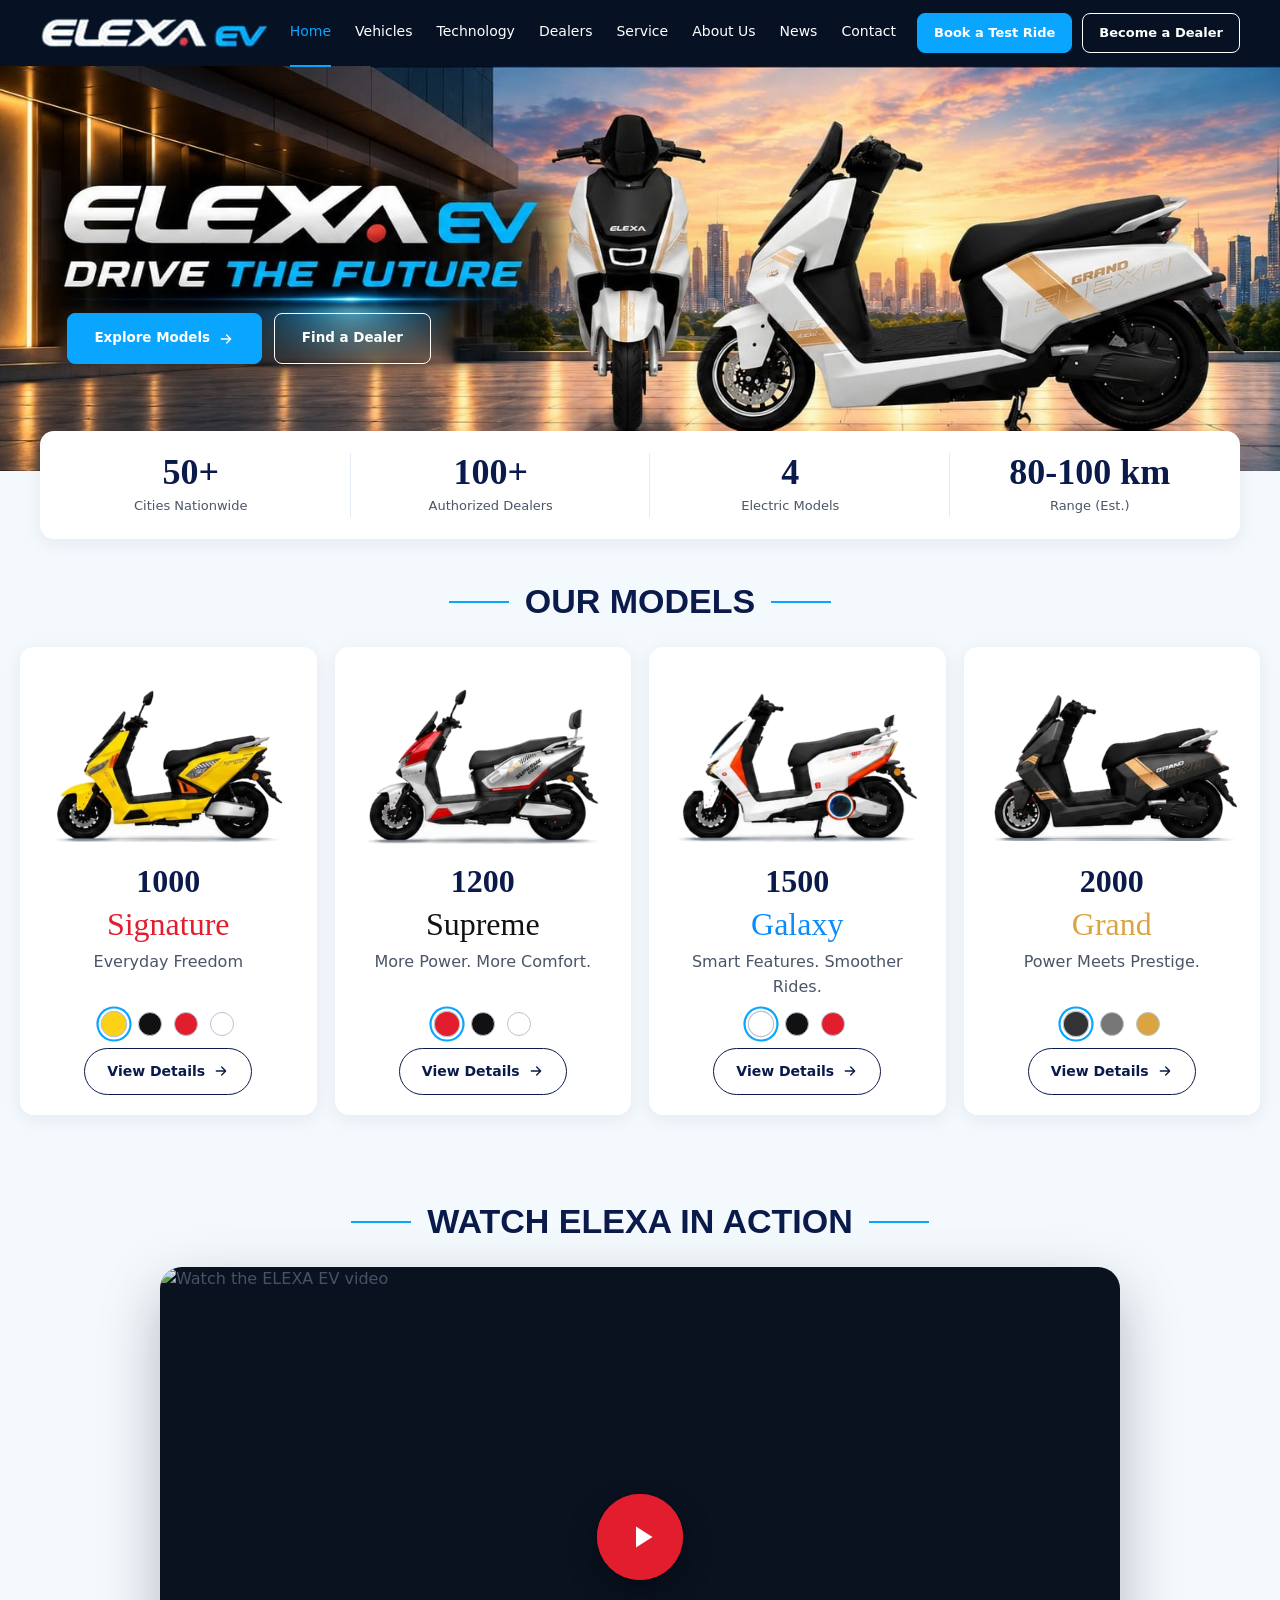
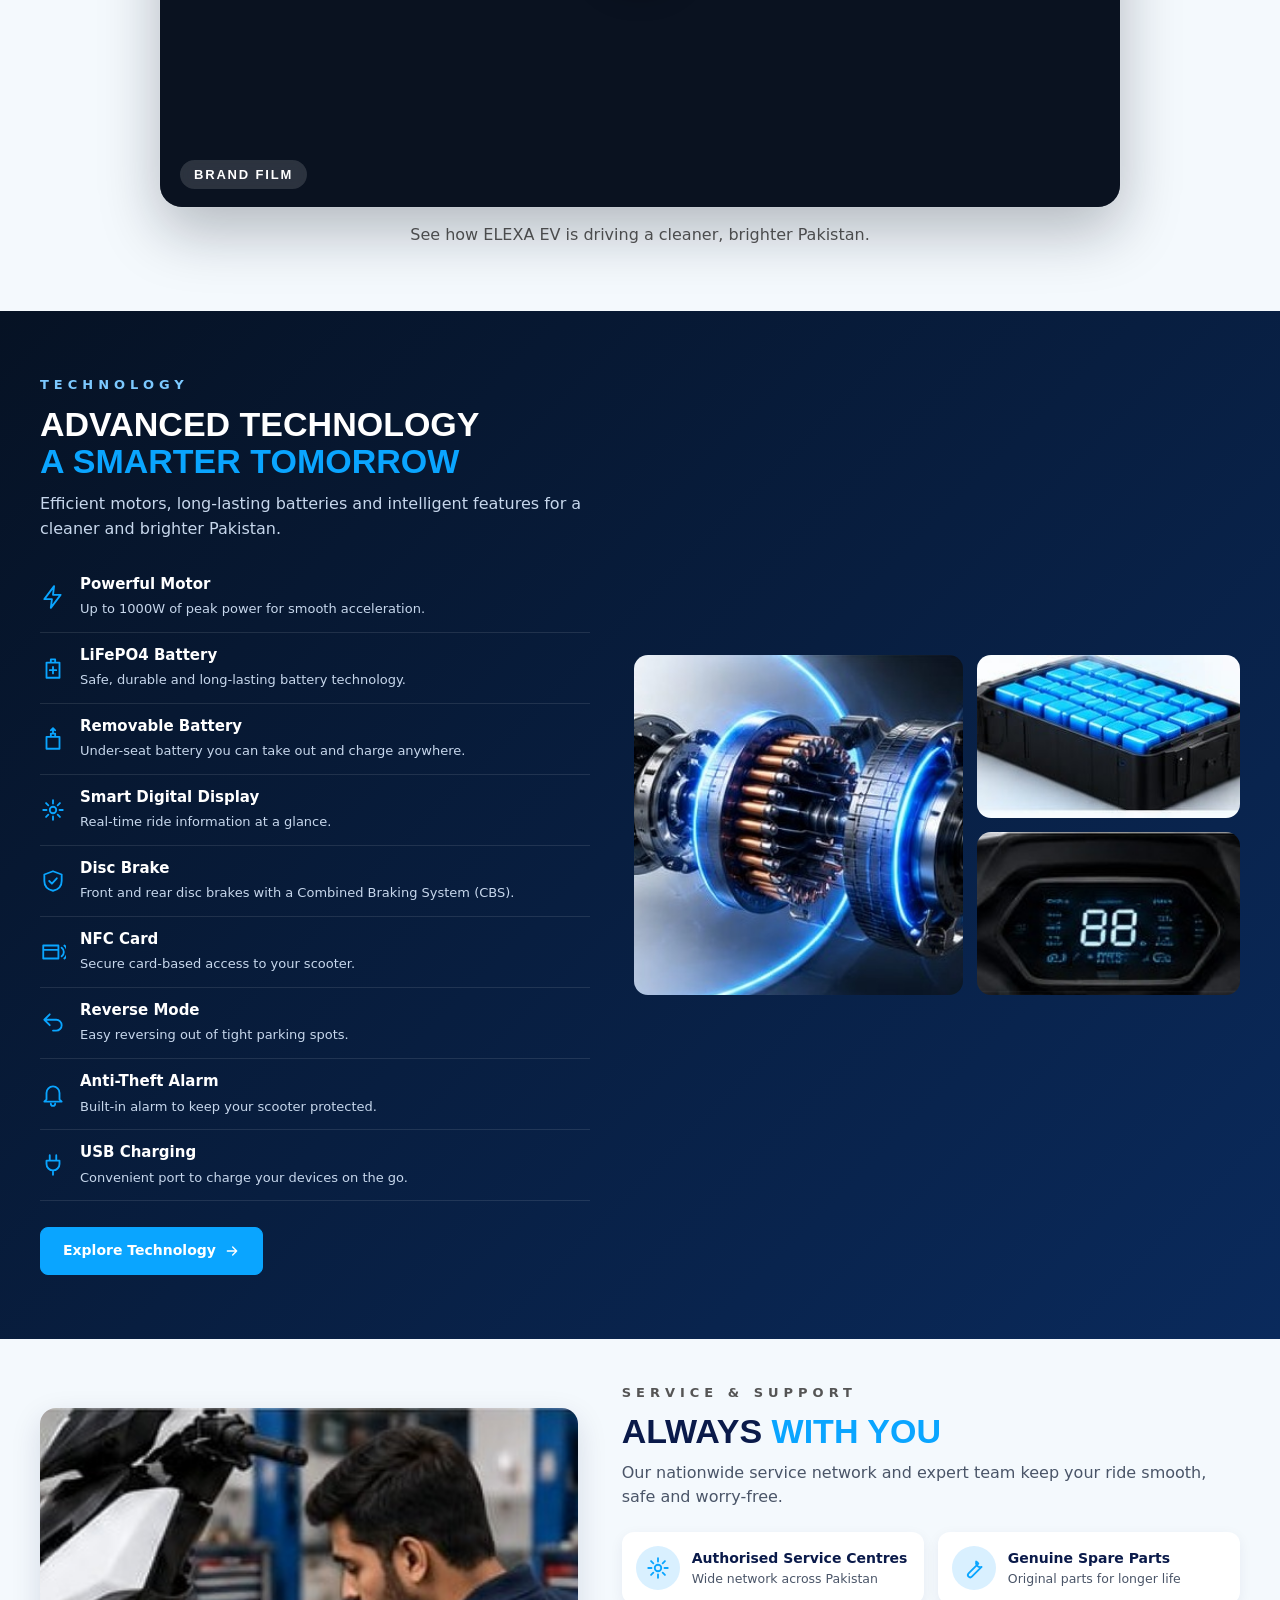
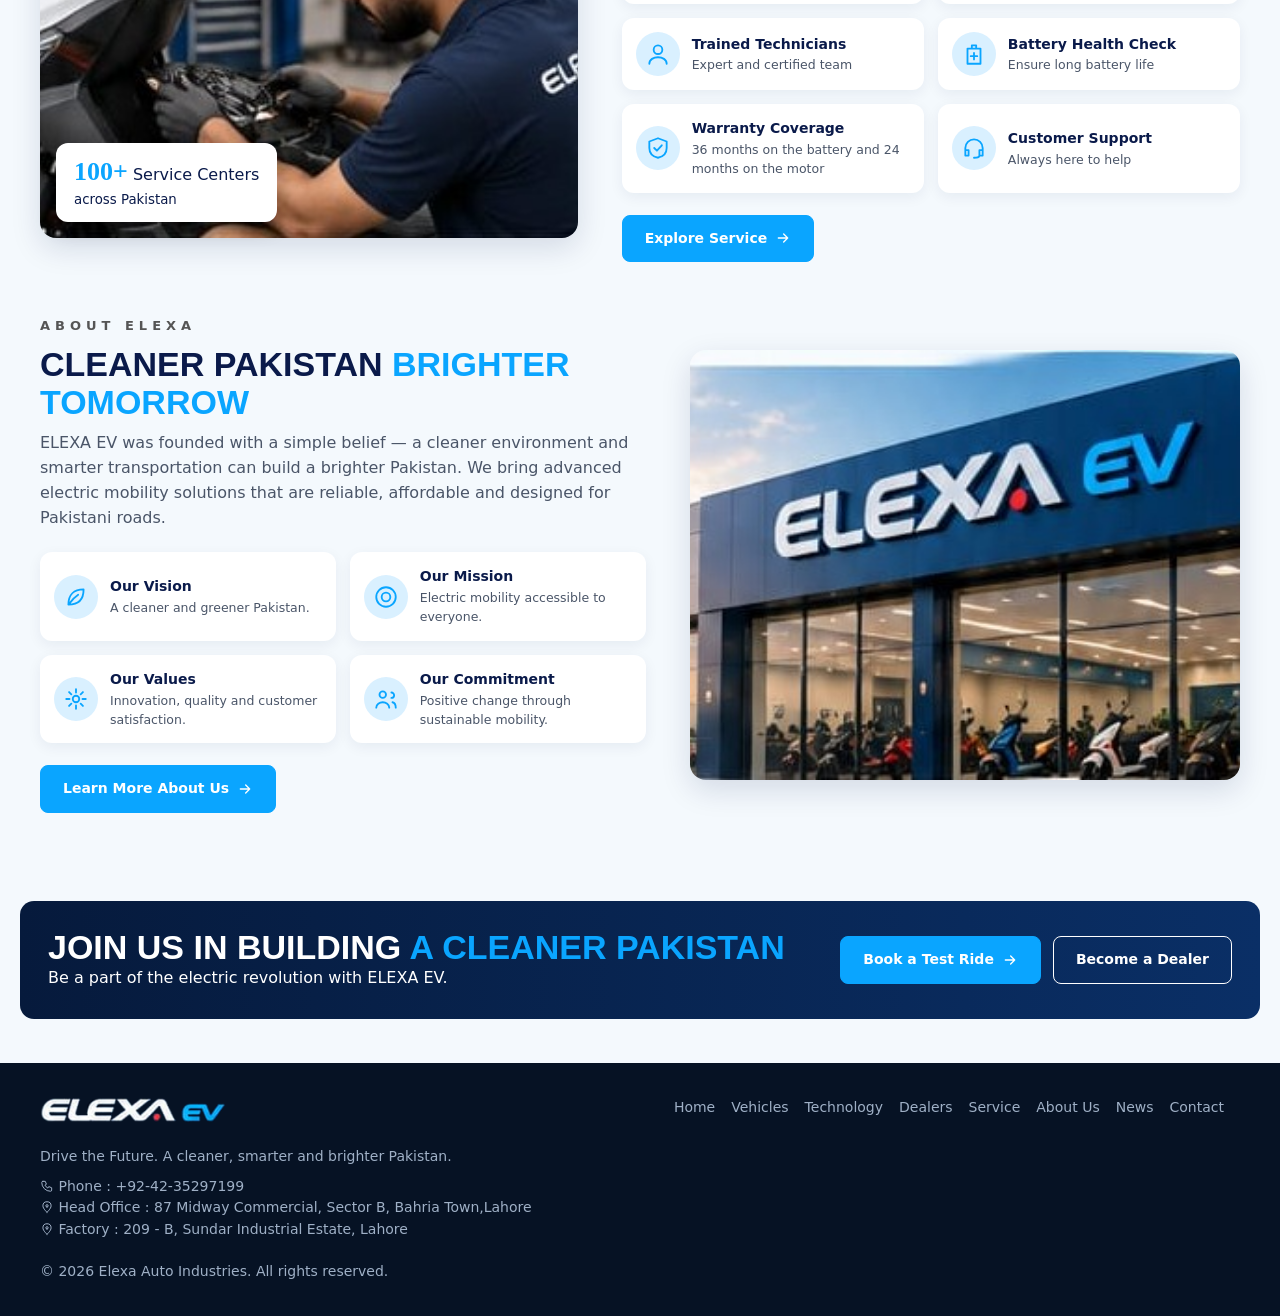
==== commit 4d0daa2c: "Add files via upload" ====
--- a/index.html
+++ b/index.html
@@ -3,12 +3,37 @@
   <head>
     <meta charset="utf-8" />
     <meta name="viewport" content="width=device-width,initial-scale=1" />
-    <title>Drive the Future | ELEXA EV</title>
+    <meta name="description" content="DESCRIPTION" />
+    <link rel="canonical" href="https://www.yourdomain.com/PAGE.html" />
+    <meta property="og:type" content="website" />
+    <meta property="og:site_name" content="ELEXA EV" />
+    <meta property="og:title" content="TITLE" />
+    <meta property="og:description" content="DESCRIPTION" />
+    <meta property="og:url" content="https://www.yourdomain.com/PAGE.html" />
+    <meta property="og:image" content="https://www.yourdomain.com/images/og/OGIMAGE.jpg" />
+    <meta property="og:image:width" content="1200" />
+    <meta property="og:image:height" content="630" />
+    <meta name="twitter:card" content="summary_large_image" />
+
+    <title>Drive the Future | ELEXA EV Electric Scooters Pakistan</title>
     <link
       href="https://fonts.googleapis.com/css2?family=Exo+2:ital,wght@0,600;0,800;1,800&family=Inter:wght@400;500;600&family=Kaushan+Script&display=swap"
       rel="stylesheet"
     />
     <link rel="stylesheet" href="css/style.css" />
+    <!-- Google Analytics 4 -->
+<script async src="https://www.googletagmanager.com/gtag/js?id=G-XXXXXXXXXX"></script>
+<script>
+  window.dataLayer=window.dataLayer||[];function gtag(){dataLayer.push(arguments)}
+  gtag('js',new Date());gtag('config','G-XXXXXXXXXX');
+</script>
+<!-- Meta Pixel -->
+<script>
+!function(f,b,e,v,n,t,s){if(f.fbq)return;n=f.fbq=function(){n.callMethod?n.callMethod.apply(n,arguments):n.queue.push(arguments)};
+if(!f._fbq)f._fbq=n;n.push=n;n.loaded=!0;n.version='2.0';n.queue=[];t=b.createElement(e);t.async=!0;
+t.src='https://connect.facebook.net/en_US/fbevents.js';s=b.getElementsByTagName(e)[0];s.parentNode.insertBefore(t,s)}
+(window,document,'script');fbq('init','YOUR_PIXEL_ID');fbq('track','PageView');
+</script>
   </head>
   <body class="home">
     <header class="hd">
@@ -32,10 +57,11 @@
       </div>
     </header>
     <section class="hero home" style="--ar: 1536/486">
+      <h1 class="sr-only">Drive the Future – ELEXA EV Electric Scooters in Pakistan</h1>
       <img
         class="bg"
         src="images/hero_home.jpg"
-        alt="ELEXA EV - Drive the Future"
+        alt="ELEXA EV electric scooters – Drive the Future"
       />
       <div class="bt">
         <a class="btn" href="models.html"
@@ -225,6 +251,17 @@
         </div>
       </div>
     </section>
+    <section class="wrap sec vid">
+  <div class="st"><h2>Watch ELEXA in Action</h2></div>
+  <div class="vid-box" data-mp4="videos/elexa-brand-film.mp4" data-title="ELEXA EV Brand Film">
+    <img src="images/video_poster.jpg" alt="Watch the ELEXA EV video" loading="lazy" />
+    <span class="vid-tag">Brand Film</span>
+    <button type="button" class="vid-play" aria-label="Play video">
+      <svg viewBox="0 0 24 24"><path d="M8 5v14l11-7z" /></svg>
+    </button>
+  </div>
+  <p class="vid-cap">See how ELEXA EV is driving a cleaner, brighter Pakistan.</p>
+</section>
   <section class="th">
       <div class="wrap">
         <div>
--- a/css/style.css
+++ b/css/style.css
@@ -209,4 +209,34 @@
 .sp-sw i{display:block;width:44px;height:44px;border-radius:50%;margin:0 auto 8px;border:3px solid #fff;box-shadow:0 0 0 1px #cfd5df,0 6px 12px rgba(0,0,0,.18)}
 
 @media(max-width:900px){.sp-stats{grid-template-columns:repeat(2,1fr)}.sp-grid{grid-template-columns:1fr}.sp-band{grid-template-columns:1fr 1fr}.sp-cols{grid-column:1/-1}}
-@media(max-width:520px){.sp{padding:48px 0}.sp-card{padding:20px 18px 8px}.sp-card dl>div{flex-direction:column;align-items:flex-start;gap:4px}.sp-card dd{text-align:left}}+@media(max-width:520px){.sp{padding:48px 0}.sp-card{padding:20px 18px 8px}.sp-card dl>div{flex-direction:column;align-items:flex-start;gap:4px}.sp-card dd{text-align:left}}
+
+
+/* ---------- Video ---------- */
+.vid{--v:var(--accent,#e11d2e)}
+.vid-box{position:relative;max-width:960px;margin:0 auto;aspect-ratio:16/9;border-radius:22px;overflow:hidden;
+  background:#0a1220;cursor:pointer;box-shadow:0 24px 60px rgba(10,18,32,.28);
+  outline:1px solid rgba(255,255,255,.08);transition:transform .3s,box-shadow .3s}
+.vid-box:not(.on):hover{transform:translateY(-4px);box-shadow:0 30px 70px rgba(10,18,32,.35)}
+.vid-box img,.vid-box iframe,.vid-box video{position:absolute;inset:0;width:100%;height:100%;object-fit:cover;border:0}
+.vid-box:not(.on)::after{content:"";position:absolute;inset:0;pointer-events:none;
+  background:linear-gradient(180deg,rgba(10,18,32,.05) 40%,rgba(10,18,32,.65))}
+.vid-tag{position:absolute;left:20px;bottom:18px;z-index:2;color:#fff;font:600 13px/1 "Exo 2",sans-serif;
+  letter-spacing:.14em;text-transform:uppercase;padding:8px 14px;border-radius:999px;
+  background:rgba(255,255,255,.14);backdrop-filter:blur(6px)}
+.vid-play{position:absolute;z-index:2;top:50%;left:50%;width:86px;height:86px;margin:-43px 0 0 -43px;border:0;
+  border-radius:50%;background:var(--v);cursor:pointer;display:grid;place-items:center;
+  box-shadow:0 10px 30px rgba(0,0,0,.4);transition:transform .25s}
+.vid-play svg{width:36px;height:36px;fill:#fff;margin-left:4px}
+.vid-play::before{content:"";position:absolute;inset:0;border-radius:50%;background:var(--v);
+  animation:vidPulse 2s infinite;z-index:-1}
+.vid-box:hover .vid-play{transform:scale(1.1)}
+.vid-box.on .vid-play,.vid-box.on .vid-tag{display:none}
+.vid-cap{text-align:center;color:#555;margin-top:16px}
+@keyframes vidPulse{0%{transform:scale(1);opacity:.6}100%{transform:scale(1.7);opacity:0}}
+@media(max-width:600px){.vid-box{border-radius:14px}.vid-play{width:64px;height:64px;margin:-32px 0 0 -32px}.vid-play svg{width:28px;height:28px}}
+@media(prefers-reduced-motion:reduce){.vid-play::before{animation:none}}
+
+/* ---------- Accessible hidden text (for the H1) ---------- */
+.sr-only{position:absolute!important;width:1px;height:1px;margin:-1px;padding:0;overflow:hidden;
+  clip:rect(0,0,0,0);white-space:nowrap;border:0}
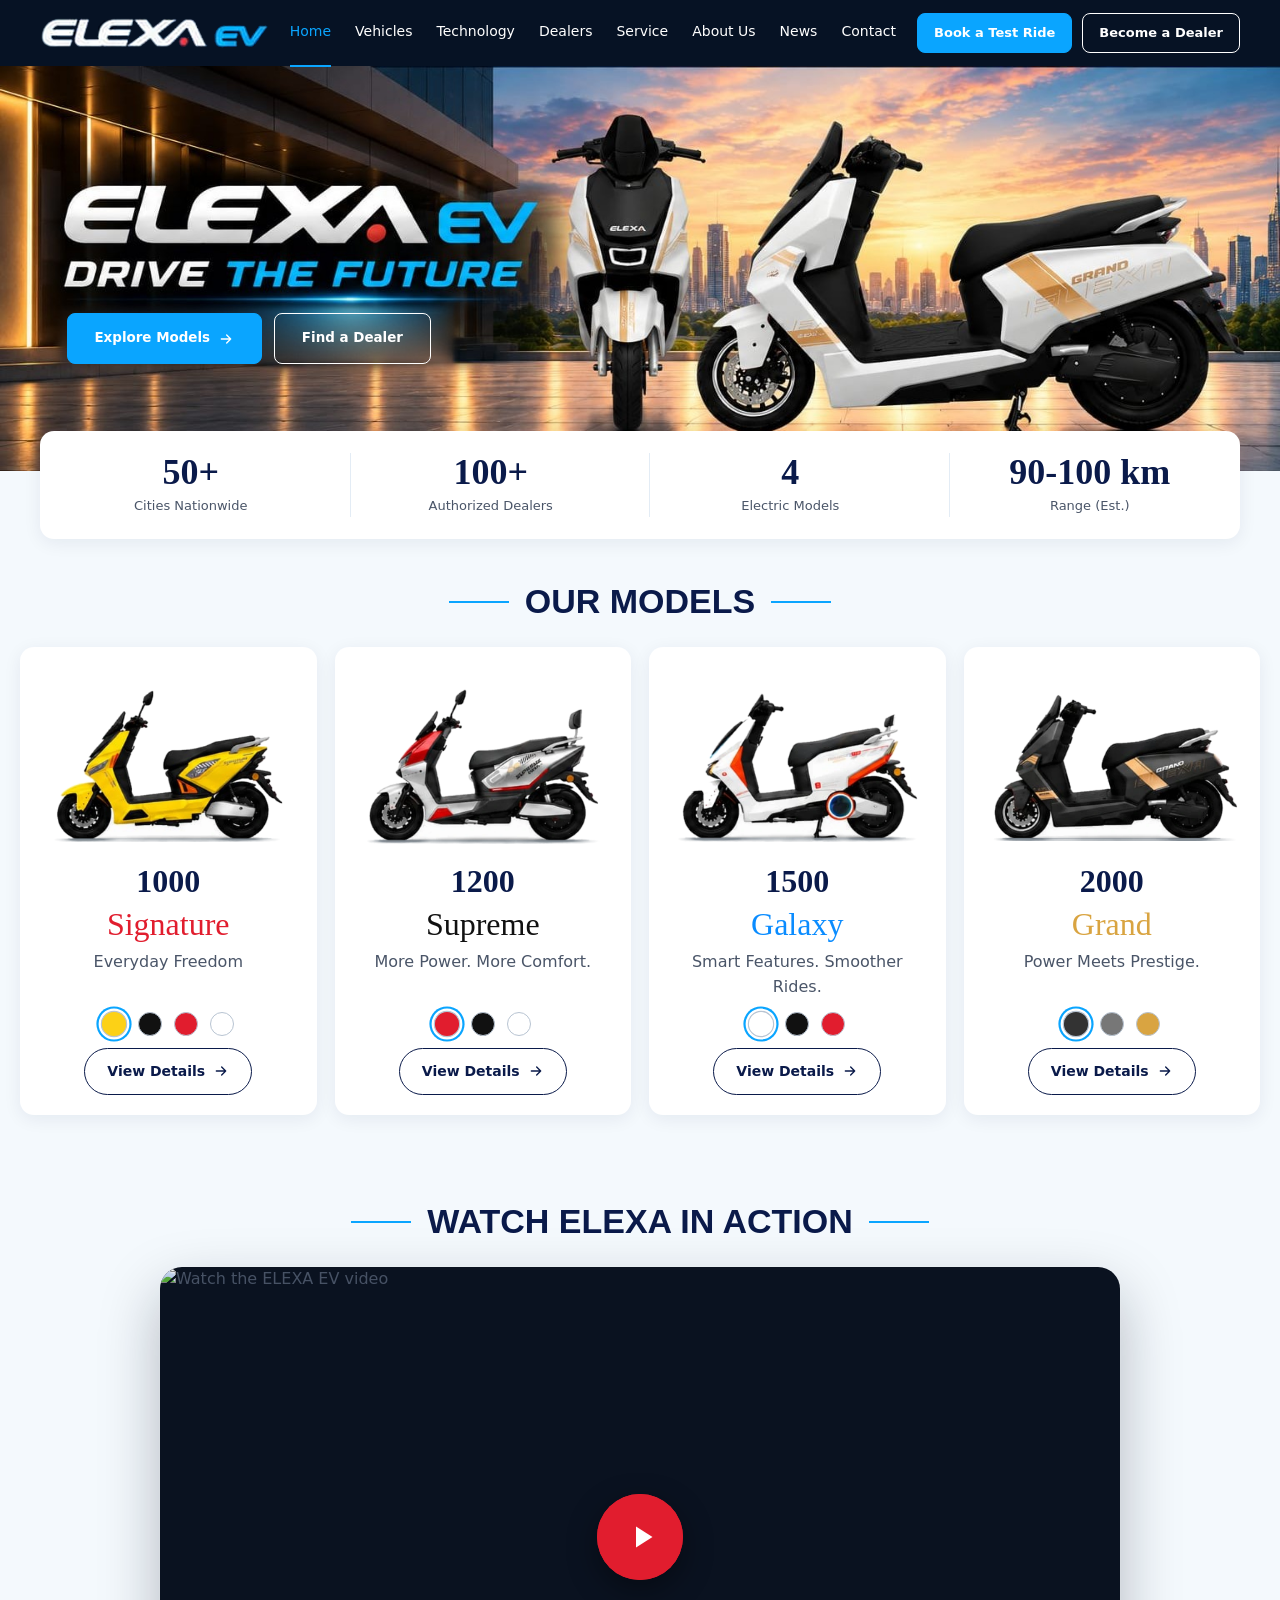
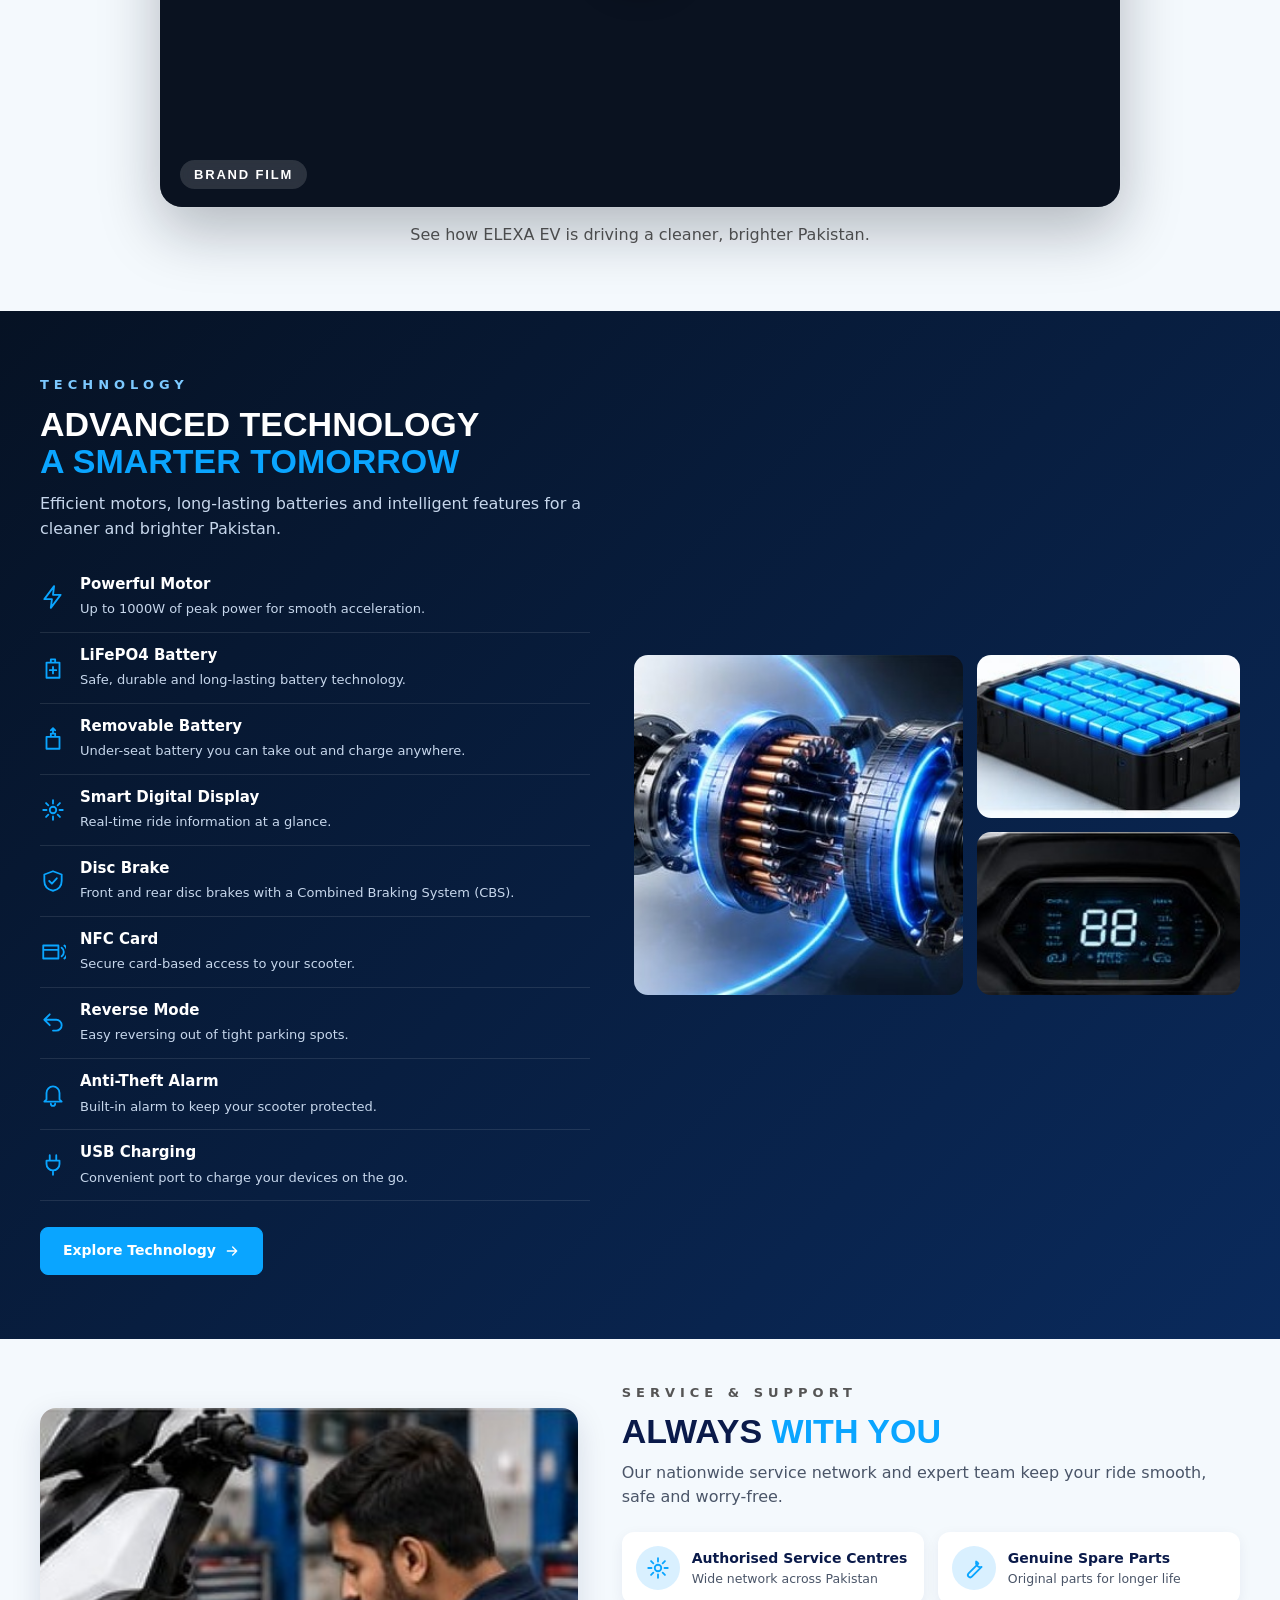
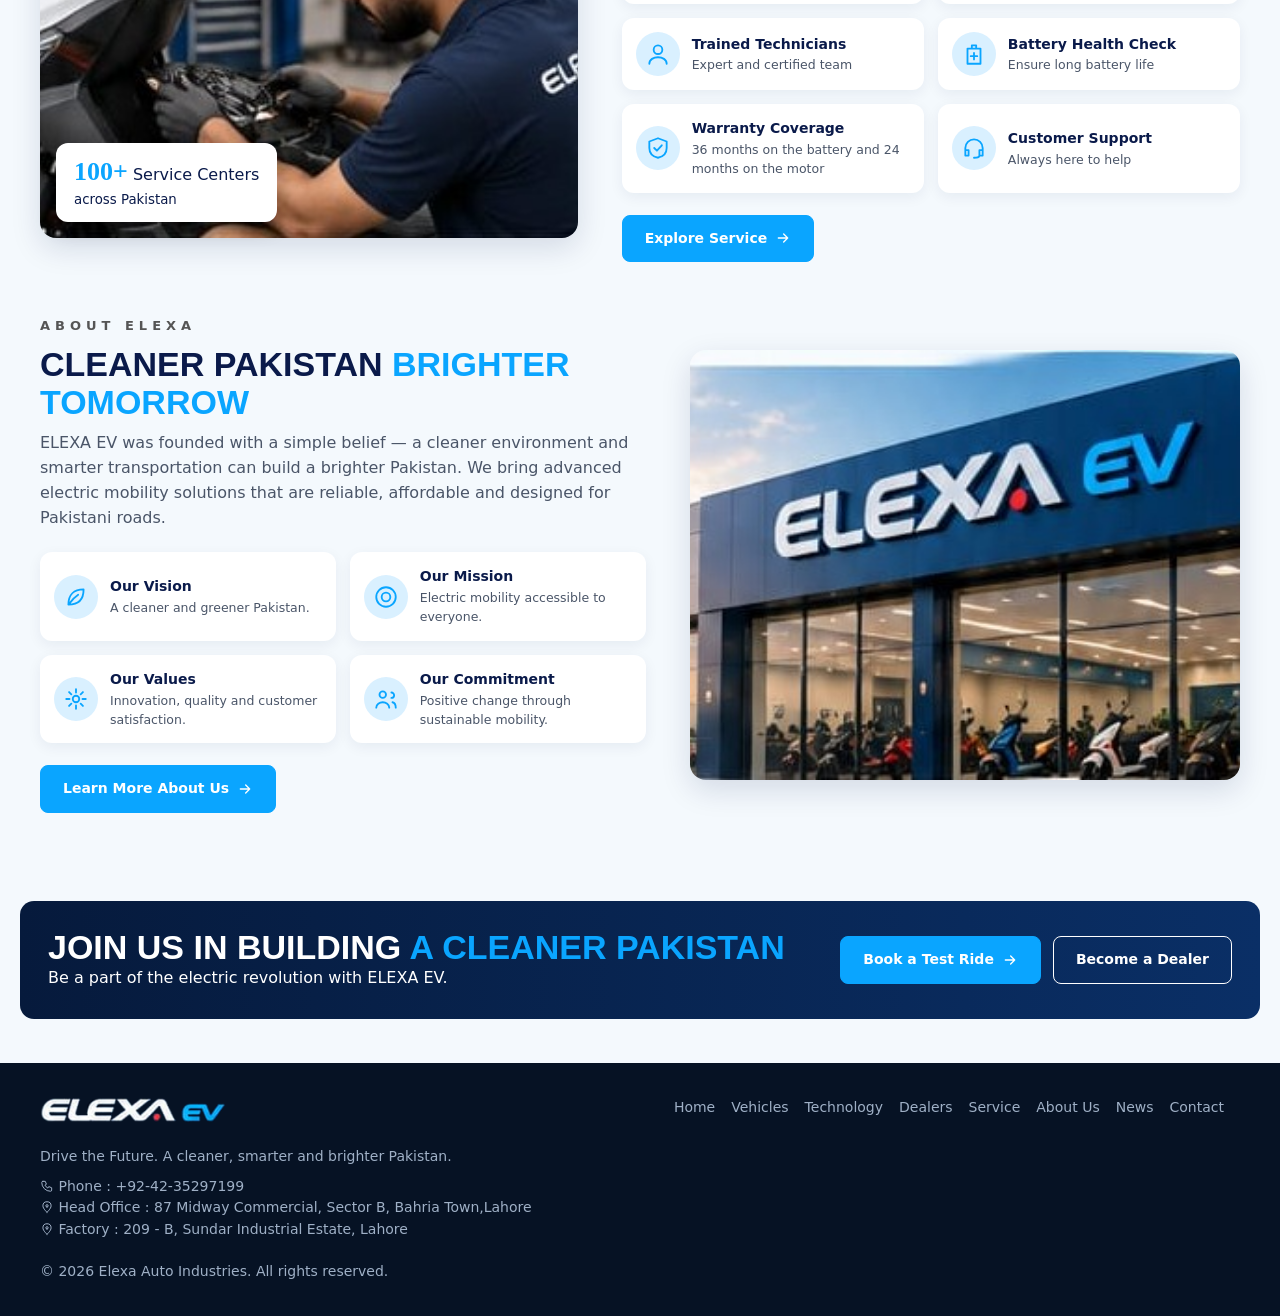
==== commit 4ccb9d29: "Update index.html" ====
--- a/index.html
+++ b/index.html
@@ -75,7 +75,7 @@
         <div class="stat"><b>50+</b><span>Cities Nationwide</span></div>
         <div class="stat"><b>100+</b><span>Authorized Dealers</span></div>
         <div class="stat"><b>4</b><span>Electric Models</span></div>
-        <div class="stat"><b>80-100 km</b><span>Range (Est.)</span></div>
+        <div class="stat"><b>90-100 km</b><span>Range (Est.)</span></div>
       </div>
     </section>
     <section class="wrap sec">
